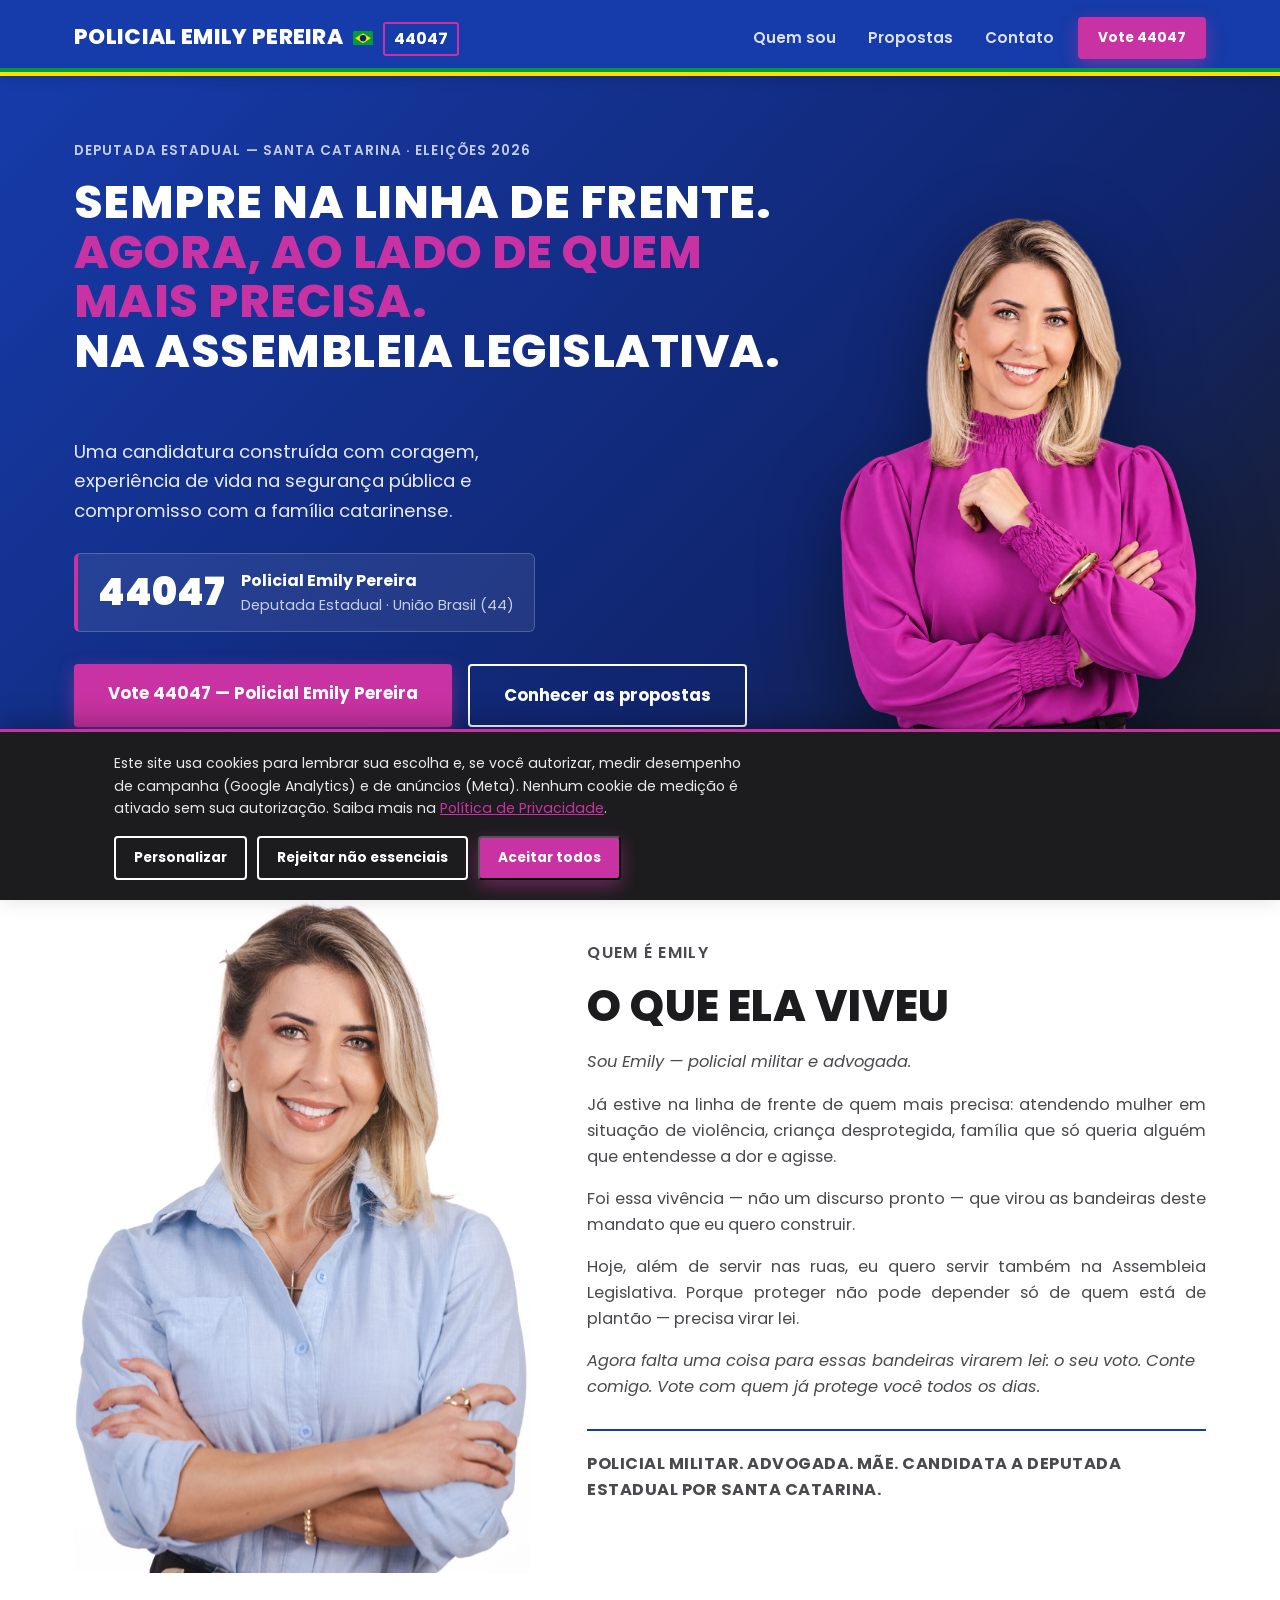
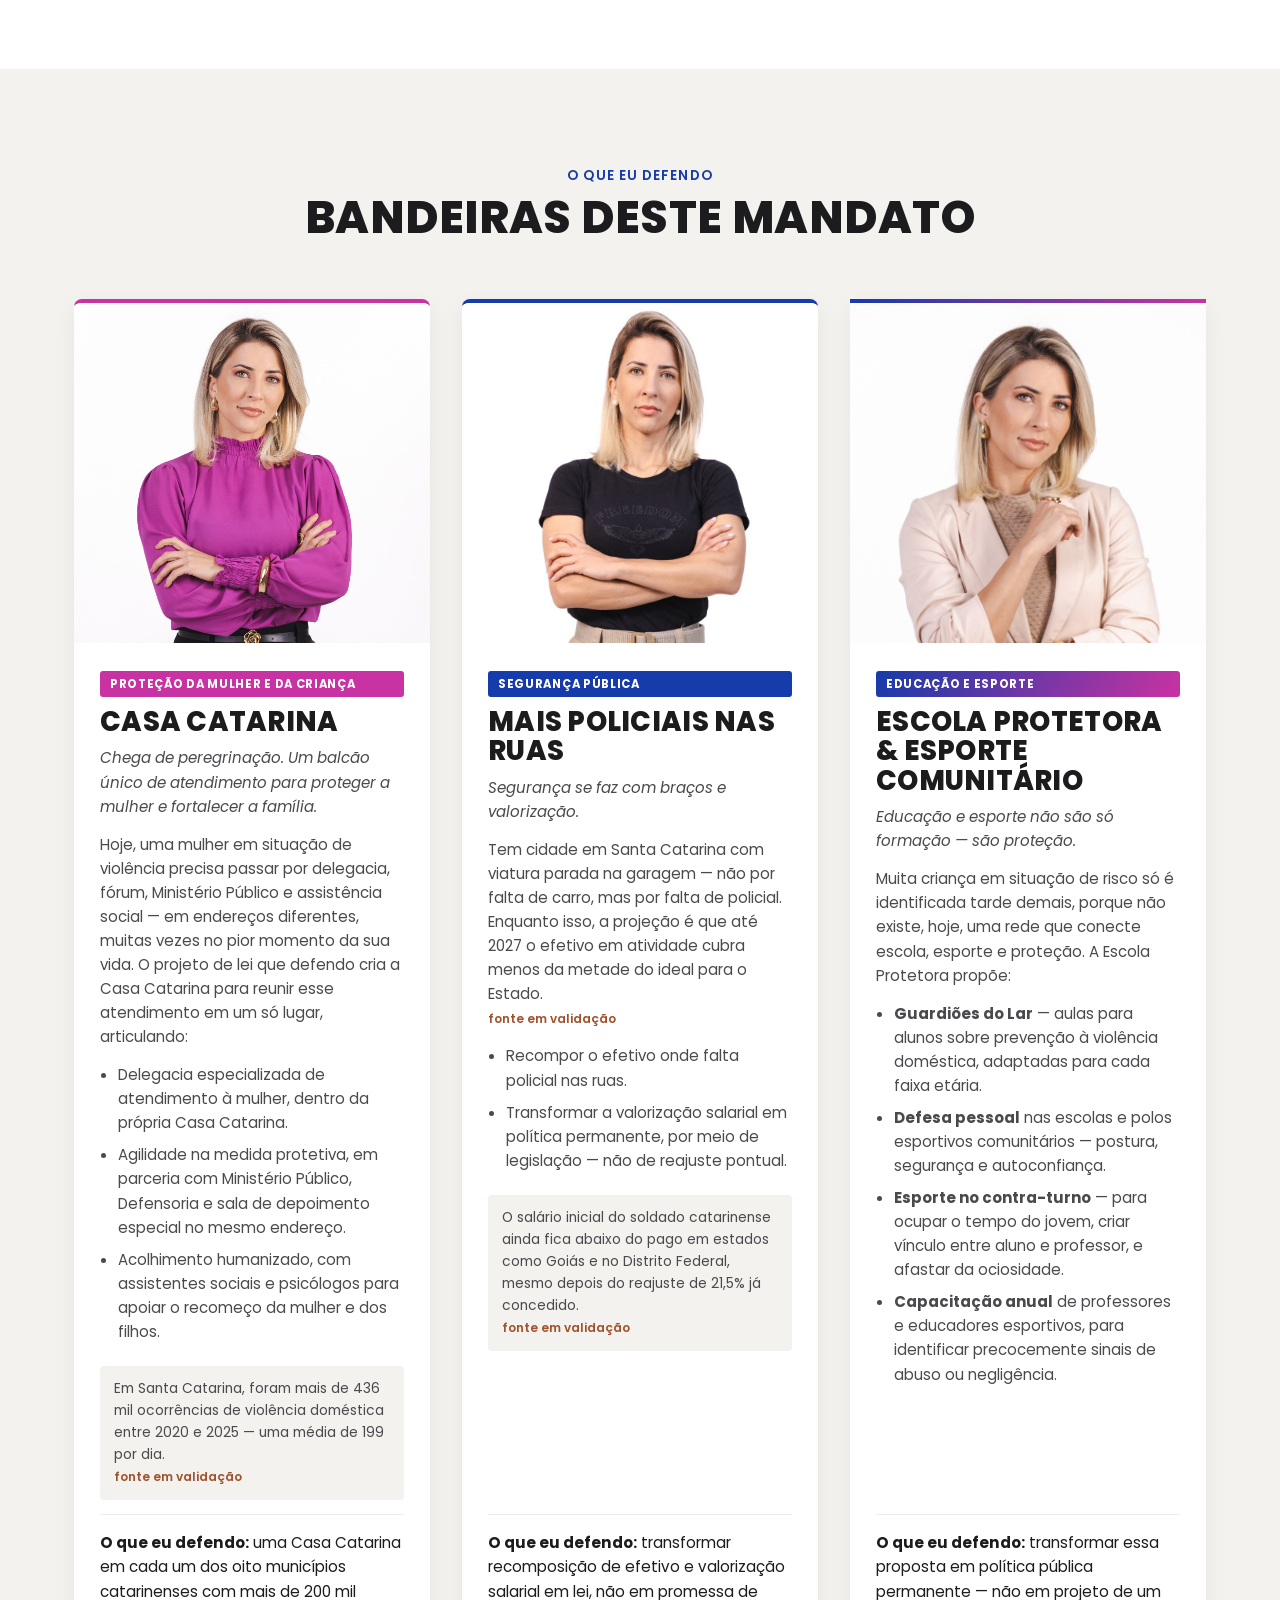
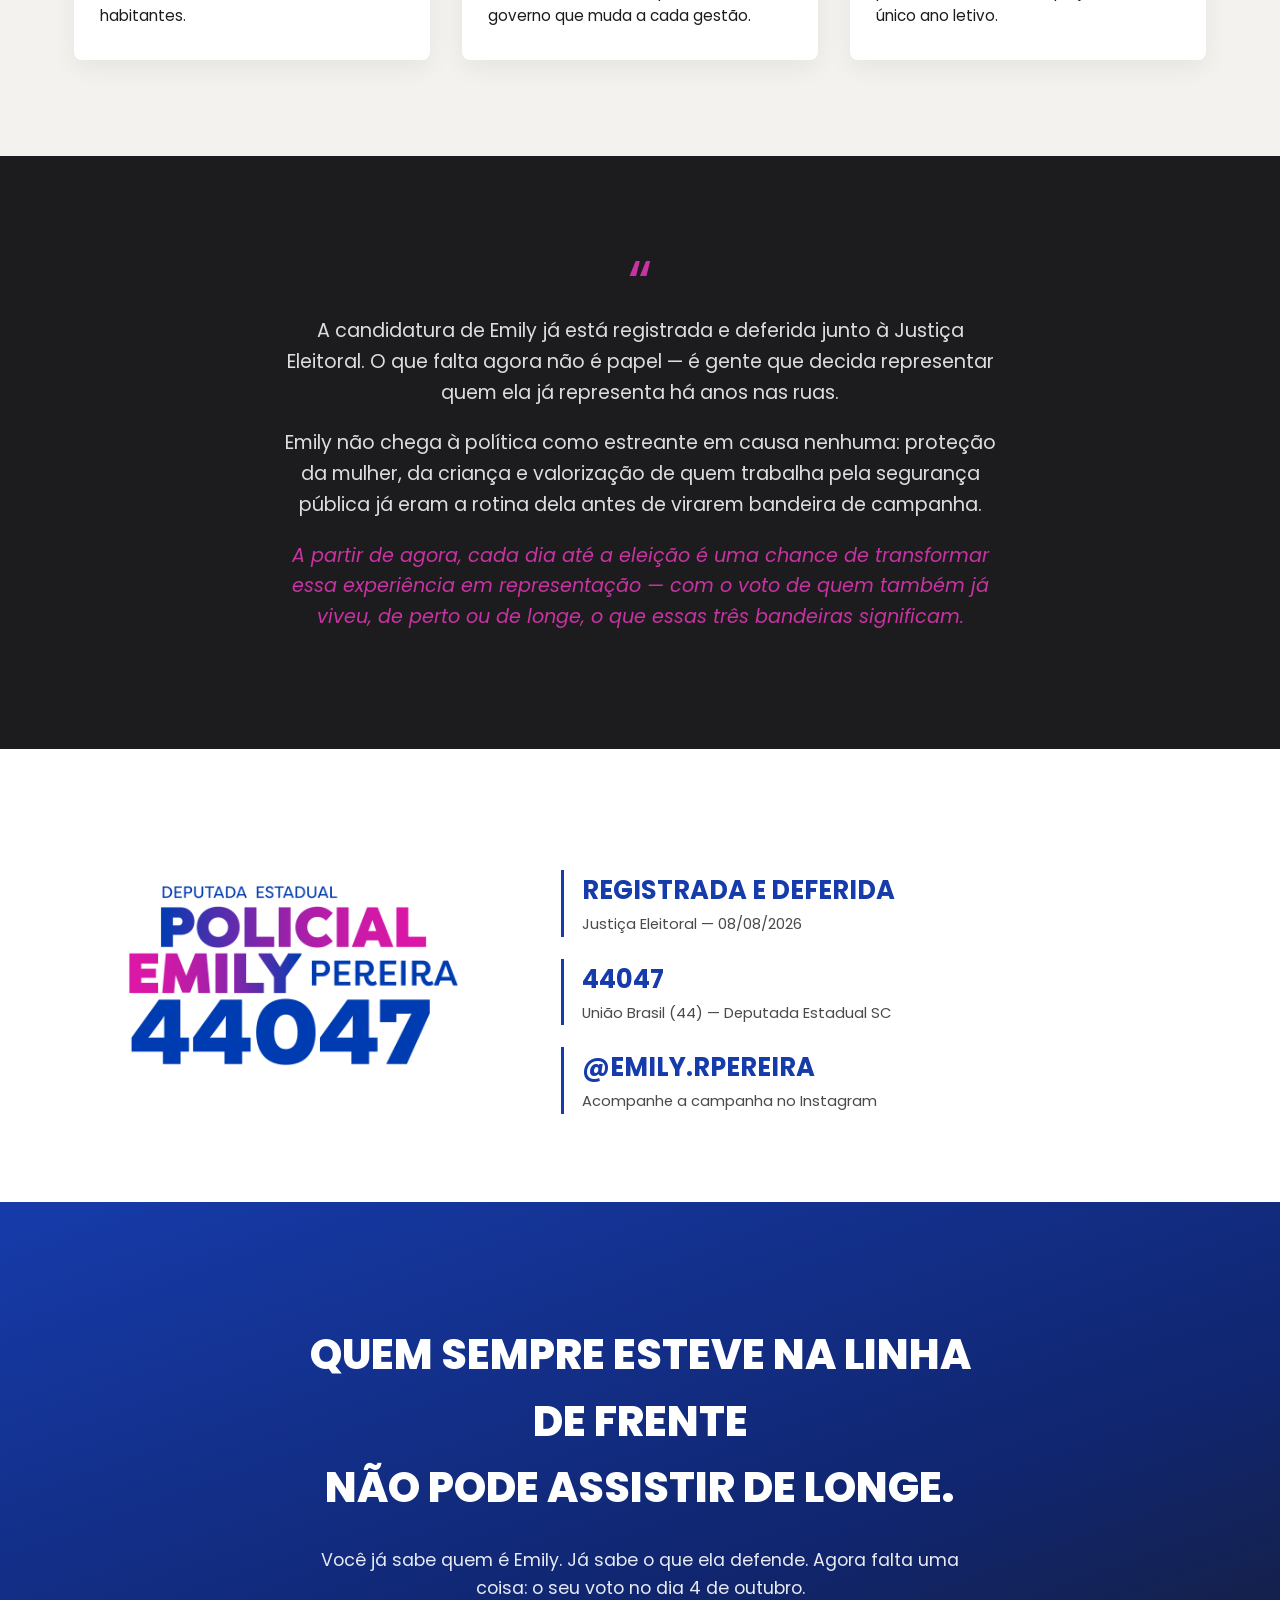
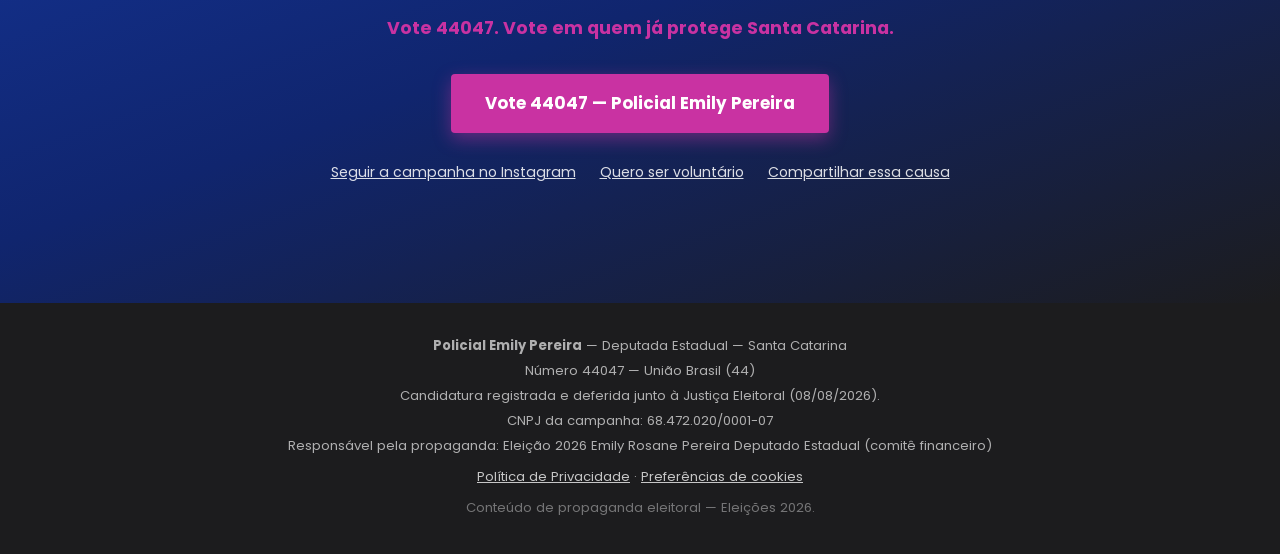
==== index.html @ 86ea193d "Ajusta nome eleitoral, hero e imagens da campanha Padroniza identidade eleitoral para "Policial Emil" ====
<!DOCTYPE html>
<html lang="pt-BR">
<head>
<meta charset="UTF-8">
<meta name="viewport" content="width=device-width, initial-scale=1.0">
<title>Policial Emily Pereira 44047 — Deputada Estadual por Santa Catarina</title>
<meta name="description" content="Policial Emily Pereira, advogada, candidata a Deputada Estadual por Santa Catarina. Número 44047 — União Brasil.">
<link rel="preconnect" href="https://fonts.googleapis.com">
<link rel="preconnect" href="https://fonts.gstatic.com" crossorigin>
<!-- Poppins substitui Filson Pro (fonte oficial da identidade visual) até a licença/arquivos estarem disponíveis no projeto — ver identidade_visual_emily_pereira.md -->
<link href="https://fonts.googleapis.com/css2?family=Poppins:ital,wght@0,400;0,500;0,600;0,700;0,800;0,900;1,400;1,600&display=swap" rel="stylesheet">
<link rel="stylesheet" href="style.css">

<!--
  PENDÊNCIAS ANTES DE PUBLICAR (ver revisao_juridica_copy_emily.md e copy_lp_emily.md):
  1. RESOLVIDO em 14/08/2026 — situação funcional de Emily confirmada pela assessoria jurídica:
     agregada à PMSC desde 09/08/2026 (Despacho da Diretoria de Pessoal da PMSC + Ato nº
     858/2026), afastada do serviço ativo para concorrer, mas mantendo a condição de Cabo PM.
     "Sou Emily — policial militar e advogada" no presente está correto, não precisa mudar.
     CAUTELA SEPARADA QUE PERMANECE: uso de imagens com uniforme/farda, armamento, viatura ou
     instalação institucional/tática ainda depende de análise própria das regras de propaganda
     eleitoral — não é a mesma questão do status funcional. Ver bandeira "Mais Policiais nas
     Ruas" (assets/bandeira-mais-policiais.jpg, roupa civil estilo tático, marca Invictus, sem
     brasão/arma/viatura reais) — confirmar se precisa de nova rodada do gate jurídico.
  2. TRAVA TÉCNICA DE PUBLICAÇÃO — removida a pedido do usuário em 14/08/2026, com base em
     orientação jurídica própria da campanha autorizando a publicação. Contexto original: a
     página tem pedido de voto direto, formalmente só permitido a partir de 16/08/2026 (art.
     36, Lei 9.504/97) — mantido aqui apenas como registro histórico da análise anterior.
  3. VALIDAÇÃO DO ADVOGADO — confirmar comunicação do endereço eletrônico desta LP à
     Justiça Eleitoral (art. 57-B, §1º, Lei 9.504/97) antes de 16/08/2026.
  4. Validar fonte das estatísticas (violência doméstica, efetivo policial, salário do
     soldado) antes de publicar — hoje marcadas com nota "fonte em validação" no próprio texto.
  5. Confirmar número atualizado de seguidores no Instagram (não usado no texto atual).
  6. Rodapé: CNPJ (68.472.020/0001-07) e responsável pela propaganda (comitê financeiro
     "Eleição 2026 Emily Rosane Pereira Deputado Estadual") confirmados e já exibidos.
  7. TRACKING (Meta Pixel / GA4) — arquitetura pronta em consent.js: os scripts só carregam
     depois que o visitante decide no banner de cookies (aceitar/rejeitar/personalizar).
     Para ativar de verdade, só preencher gaId/metaPixelId no topo de consent.js com os IDs
     reais. Falta apenas a validação do advogado sobre o texto final de privacidade.html
     (política de privacidade) antes de publicar.
-->
</head>
<body>

<header class="site-header" id="topo">
  <div class="container header-inner">
    <a href="#topo" class="logo">
      <span class="logo-text">Policial Emily <em>Pereira</em></span>
      <svg class="logo-flag" viewBox="0 0 28 20" role="img" aria-label="Bandeira do Brasil">
        <rect width="28" height="20" rx="2" fill="#009B3A"/>
        <polygon points="14,3 25,10 14,17 3,10" fill="#FFDF00"/>
        <circle cx="14" cy="10" r="4.4" fill="#002776"/>
      </svg>
      <span class="logo-number">44047</span>
    </a>
    <nav class="main-nav" id="mainNav">
      <a href="#quem-e-emily">Quem sou</a>
      <a href="#bandeiras">Propostas</a>
      <a href="#contato">Contato</a>
    </nav>
    <a href="#contato" class="btn btn-primary btn-nav" data-track="vote_cta_nav">Vote 44047</a>
    <button class="nav-toggle" id="navToggle" aria-label="Abrir menu"><span></span><span></span><span></span></button>
  </div>
</header>

<main>

  <!-- HERO -->
  <section class="hero" id="inicio">
    <div class="container hero-inner">
      <div class="hero-text-top reveal">
        <p class="eyebrow">Deputada Estadual — Santa Catarina · Eleições 2026</p>
        <h1>Sempre na linha de frente. <span class="text-amarelo">Agora, ao lado<br class="only-mobile-break"> de quem mais precisa.</span><br><span class="nowrap">Na Assembleia Legislativa.</span></h1>
      </div>

      <div class="hero-photo reveal">
        <img src="assets/hero-emily.png" alt="Emily Pereira, candidata a Deputada Estadual por Santa Catarina">
      </div>

      <div class="hero-text-bottom reveal">
        <p class="hero-lead">Uma candidatura construída com coragem, experiência de vida na segurança pública e compromisso com a família catarinense.</p>

        <div class="id-block">
          <div class="id-number">44047</div>
          <div class="id-info">
            <strong>Policial Emily Pereira</strong>
            <span>Deputada Estadual · União Brasil (44)</span>
          </div>
        </div>

        <div class="hero-actions">
          <a href="#contato" class="btn btn-primary btn-lg" data-track="vote_cta_hero">Vote 44047 — Policial Emily Pereira</a>
          <a href="#bandeiras" class="btn btn-ghost btn-lg" data-track="ver_propostas_hero">Conhecer as propostas</a>
        </div>
      </div>
    </div>
  </section>

  <!-- QUEM É EMILY -->
  <section class="quem-e-emily" id="quem-e-emily">
    <div class="container quem-inner">
      <div class="quem-photo reveal">
        <img src="assets/quem-e-emily.jpg" alt="Emily Pereira, policial militar e advogada">
      </div>
      <div class="quem-text reveal">
        <p class="eyebrow eyebrow-dark">Quem é Emily</p>
        <h2>O que ela viveu</h2>
        <p class="lead-serif">Sou Emily — policial militar e advogada.</p>
        <p>Já estive na linha de frente de quem mais precisa: atendendo mulher em situação de violência, criança desprotegida, família que só queria alguém que entendesse a dor e agisse.</p>
        <p>Foi essa vivência — não um discurso pronto — que virou as bandeiras deste mandato que eu quero construir.</p>
        <p>Hoje, além de servir nas ruas, eu quero servir também na Assembleia Legislativa. Porque proteger não pode depender só de quem está de plantão — precisa virar lei.</p>
        <p class="lead-serif">Agora falta uma coisa para essas bandeiras virarem lei: o seu voto. Conte comigo. Vote com quem já protege você todos os dias.</p>
        <p class="tagline">Policial militar. Advogada. Mãe. Candidata a Deputada Estadual por Santa Catarina.</p>
      </div>
    </div>
  </section>

  <!-- BANDEIRAS -->
  <section class="bandeiras" id="bandeiras">
    <div class="container">
      <p class="eyebrow eyebrow-center">O que eu defendo</p>
      <h2 class="section-title-center">Bandeiras deste mandato</h2>

      <div class="cards-bandeiras">

        <!-- Casa Catarina -->
        <article class="card-bandeira card-bordo">
          <div class="card-bandeira-photo">
            <img src="assets/bandeira-casa-catarina.jpg" alt="Proteção da mulher e da criança — Casa Catarina">
          </div>
          <div class="card-bandeira-content">
            <span class="card-tag">Proteção da mulher e da criança</span>
            <h3>Casa Catarina</h3>
            <p class="card-gancho">Chega de peregrinação. Um balcão único de atendimento para proteger a mulher e fortalecer a família.</p>
            <p>Hoje, uma mulher em situação de violência precisa passar por delegacia, fórum, Ministério Público e assistência social — em endereços diferentes, muitas vezes no pior momento da sua vida. O projeto de lei que defendo cria a Casa Catarina para reunir esse atendimento em um só lugar, articulando:</p>
            <ul>
              <li>Delegacia especializada de atendimento à mulher, dentro da própria Casa Catarina.</li>
              <li>Agilidade na medida protetiva, em parceria com Ministério Público, Defensoria e sala de depoimento especial no mesmo endereço.</li>
              <li>Acolhimento humanizado, com assistentes sociais e psicólogos para apoiar o recomeço da mulher e dos filhos.</li>
            </ul>
            <p class="card-stat">Em Santa Catarina, foram mais de 436 mil ocorrências de violência doméstica entre 2020 e 2025 — uma média de 199 por dia.<br><em class="fonte-pendente">fonte em validação</em></p>
            <p class="card-defendo"><strong>O que eu defendo:</strong> uma Casa Catarina em cada um dos oito municípios catarinenses com mais de 200 mil habitantes.</p>
          </div>
        </article>

        <!-- Mais Policiais nas Ruas -->
        <article class="card-bandeira card-grafite">
          <div class="card-bandeira-photo">
            <img src="assets/bandeira-mais-policiais.jpg" alt="Valorização da segurança pública — Mais Policiais nas Ruas">
          </div>
          <div class="card-bandeira-content">
            <span class="card-tag">Segurança pública</span>
            <h3>Mais Policiais nas Ruas</h3>
            <p class="card-gancho">Segurança se faz com braços e valorização.</p>
            <p>Tem cidade em Santa Catarina com viatura parada na garagem — não por falta de carro, mas por falta de policial. Enquanto isso, a projeção é que até 2027 o efetivo em atividade cubra menos da metade do ideal para o Estado.<br><em class="fonte-pendente">fonte em validação</em></p>
            <ul>
              <li>Recompor o efetivo onde falta policial nas ruas.</li>
              <li>Transformar a valorização salarial em política permanente, por meio de legislação — não de reajuste pontual.</li>
            </ul>
            <p class="card-stat">O salário inicial do soldado catarinense ainda fica abaixo do pago em estados como Goiás e no Distrito Federal, mesmo depois do reajuste de 21,5% já concedido.<br><em class="fonte-pendente">fonte em validação</em></p>
            <p class="card-defendo"><strong>O que eu defendo:</strong> transformar recomposição de efetivo e valorização salarial em lei, não em promessa de governo que muda a cada gestão.</p>
          </div>
        </article>

        <!-- Escola Protetora & Esporte -->
        <article class="card-bandeira card-amarelo">
          <div class="card-bandeira-photo">
            <img src="assets/bandeira-escola-protetora.jpg" alt="Educação e esporte como proteção — Escola Protetora e Esporte Comunitário">
          </div>
          <div class="card-bandeira-content">
            <span class="card-tag">Educação e esporte</span>
            <h3>Escola Protetora &amp; Esporte Comunitário</h3>
            <p class="card-gancho">Educação e esporte não são só formação — são proteção.</p>
            <p>Muita criança em situação de risco só é identificada tarde demais, porque não existe, hoje, uma rede que conecte escola, esporte e proteção. A Escola Protetora propõe:</p>
            <ul>
              <li><strong>Guardiões do Lar</strong> — aulas para alunos sobre prevenção à violência doméstica, adaptadas para cada faixa etária.</li>
              <li><strong>Defesa pessoal</strong> nas escolas e polos esportivos comunitários — postura, segurança e autoconfiança.</li>
              <li><strong>Esporte no contra-turno</strong> — para ocupar o tempo do jovem, criar vínculo entre aluno e professor, e afastar da ociosidade.</li>
              <li><strong>Capacitação anual</strong> de professores e educadores esportivos, para identificar precocemente sinais de abuso ou negligência.</li>
            </ul>
            <p class="card-defendo"><strong>O que eu defendo:</strong> transformar essa proposta em política pública permanente — não em projeto de um único ano letivo.</p>
          </div>
        </article>

      </div>
    </div>
  </section>

  <!-- POR QUE AGORA -->
  <section class="por-que-agora">
    <div class="container por-que-inner reveal">
      <p class="quote-mark">&ldquo;</p>
      <p class="por-que-texto">A candidatura de Emily já está registrada e deferida junto à Justiça Eleitoral. O que falta agora não é papel — é gente que decida representar quem ela já representa há anos nas ruas.</p>
      <p class="por-que-texto">Emily não chega à política como estreante em causa nenhuma: proteção da mulher, da criança e valorização de quem trabalha pela segurança pública já eram a rotina dela antes de virarem bandeira de campanha.</p>
      <p class="por-que-texto por-que-destaque">A partir de agora, cada dia até a eleição é uma chance de transformar essa experiência em representação — com o voto de quem também já viveu, de perto ou de longe, o que essas três bandeiras significam.</p>
    </div>
  </section>

  <!-- PROVA SOCIAL -->
  <section class="prova-social">
    <div class="container prova-inner">
      <div class="prova-photo reveal">
        <img src="assets/prova-social.png" alt="Identidade visual da campanha — Policial Emily Pereira 44047">
      </div>
      <div class="prova-dados reveal">
        <p class="eyebrow">Candidatura oficial</p>
        <div class="placar">
          <div class="placar-item">
            <strong>Registrada e deferida</strong>
            <span>Justiça Eleitoral — 08/08/2026</span>
          </div>
          <div class="placar-item">
            <strong>44047</strong>
            <span>União Brasil (44) — Deputada Estadual SC</span>
          </div>
          <div class="placar-item">
            <strong>@emily.rpereira</strong>
            <span>Acompanhe a campanha no Instagram</span>
          </div>
        </div>
      </div>
    </div>
  </section>

  <!-- CTA FINAL -->
  <section class="cta-final" id="contato">
    <div class="container cta-inner reveal">
      <p class="cta-headline">Quem sempre esteve na linha de frente<br>não pode assistir de longe.</p>
      <p class="cta-texto">Você já sabe quem é Emily. Já sabe o que ela defende. Agora falta uma coisa: o seu voto no dia 4 de outubro.</p>
      <p class="cta-texto cta-voto">Vote 44047. Vote em quem já protege Santa Catarina.</p>
      <a href="#" class="btn btn-primary btn-lg" data-track="vote_cta_final">Vote 44047 — Policial Emily Pereira</a>
      <div class="micro-ctas">
        <a href="https://instagram.com/emily.rpereira" target="_blank" rel="noopener" data-track="instagram_follow">Seguir a campanha no Instagram</a>
        <a href="#" data-track="volunteer_click">Quero ser voluntário</a>
        <a href="#" data-track="share_click">Compartilhar essa causa</a>
      </div>
    </div>
  </section>

</main>

<footer class="site-footer">
  <div class="container footer-inner">
    <p><strong>Policial Emily Pereira</strong> — Deputada Estadual — Santa Catarina</p>
    <p>Número 44047 — União Brasil (44)</p>
    <p>Candidatura registrada e deferida junto à Justiça Eleitoral (08/08/2026).</p>
    <p>CNPJ da campanha: 68.472.020/0001-07</p>
    <p>Responsável pela propaganda: Eleição 2026 Emily Rosane Pereira Deputado Estadual (comitê financeiro)</p>
    <p class="footer-links"><a href="privacidade.html">Política de Privacidade</a> · <button type="button" id="abrirPrefsCookies" class="link-like">Preferências de cookies</button></p>
    <p class="footer-copy">Conteúdo de propaganda eleitoral — Eleições 2026.</p>
  </div>
</footer>

<!-- BANNER DE COOKIES -->
<div id="cookieBanner" class="cookie-banner" hidden>
  <div class="cookie-banner-inner">
    <p>Este site usa cookies para lembrar sua escolha e, se você autorizar, medir desempenho de campanha (Google Analytics) e de anúncios (Meta). Nenhum cookie de medição é ativado sem sua autorização. Saiba mais na <a href="privacidade.html">Política de Privacidade</a>.</p>
    <div class="cookie-banner-actions">
      <button type="button" id="cookiePersonalizar" class="btn btn-ghost">Personalizar</button>
      <button type="button" id="cookieRejeitar" class="btn btn-ghost">Rejeitar não essenciais</button>
      <button type="button" id="cookieAceitar" class="btn btn-primary">Aceitar todos</button>
    </div>
  </div>
</div>

<!-- MODAL DE PREFERÊNCIAS DE COOKIES -->
<div id="cookiePrefs" class="cookie-modal" hidden>
  <div class="cookie-modal-box">
    <h3>Preferências de cookies</h3>
    <div class="cookie-modal-item">
      <label><input type="checkbox" checked disabled> Necessários</label>
      <p>Sempre ativos. Guardam apenas a sua escolha de cookies neste dispositivo.</p>
    </div>
    <div class="cookie-modal-item">
      <label><input type="checkbox" id="cookieChkAnalytics"> Analytics (Google Analytics)</label>
      <p>Ajuda a entender como as pessoas navegam pela página, de forma agregada.</p>
    </div>
    <div class="cookie-modal-item">
      <label><input type="checkbox" id="cookieChkMarketing"> Marketing (Meta Pixel)</label>
      <p>Usado para medir e otimizar anúncios da campanha no Facebook/Instagram.</p>
    </div>
    <div class="cookie-modal-actions">
      <button type="button" id="cookieSalvarPrefs" class="btn btn-primary">Salvar preferências</button>
    </div>
  </div>
</div>

<script>
document.getElementById('navToggle').addEventListener('click', function(){
  document.getElementById('mainNav').classList.toggle('open');
  this.classList.toggle('open');
});

const revealEls = document.querySelectorAll('.reveal');
const revealObserver = new IntersectionObserver((entries) => {
  entries.forEach(entry => {
    if (entry.isIntersecting) {
      entry.target.classList.add('is-visible');
      revealObserver.unobserve(entry.target);
    }
  });
}, { threshold: 0.15 });
revealEls.forEach(el => revealObserver.observe(el));

// Tracking de cliques nos CTAs — pronto para receber Meta Pixel e GA4.
// Só dispara de verdade depois que o visitante autorizar no banner de cookies
// (ver consent.js) — até lá, gtag/fbq não existem e isto não faz nada.
document.querySelectorAll('[data-track]').forEach(function(el){
  el.addEventListener('click', function(){
    const eventName = el.getAttribute('data-track');
    if (typeof gtag === 'function') {
      gtag('event', eventName, { event_category: 'cta' });
    }
    if (typeof fbq === 'function') {
      fbq('trackCustom', eventName);
    }
  });
});

// Reabrir preferências de cookies a partir do rodapé, a qualquer momento.
const abrirPrefsBtn = document.getElementById('abrirPrefsCookies');
if (abrirPrefsBtn) {
  abrirPrefsBtn.addEventListener('click', function () {
    const modal = document.getElementById('cookiePrefs');
    const existing = getConsent();
    if (existing) {
      const chkA = document.getElementById('cookieChkAnalytics');
      const chkM = document.getElementById('cookieChkMarketing');
      if (chkA) chkA.checked = !!existing.analytics;
      if (chkM) chkM.checked = !!existing.marketing;
    }
    if (modal) modal.hidden = false;
  });
}
</script>
<script src="consent.js"></script>

</body>
</html>
---- style.css ----
/* ==========================================================================
   Emily Pereira 44047 — LP de campanha
   Identidade visual oficial (identidade_visual_emily_pereira.md / Emily@ID.pdf):
   Azul #163BAA (institucional, autoridade, CTAs, número eleitoral)
   Rosa/Magenta #C932A2 (destaques, feminilidade, proximidade)
   Tipografia oficial: Filson Pro (licença não disponível no projeto —
   substituída por Poppins, alternativa sem serifa visualmente próxima,
   conforme o próprio manual permite. Trocar por Filson Pro assim que os
   arquivos da fonte estiverem disponíveis: basta atualizar o link do Google
   Fonts e os valores de --font-display/--font-serif/--font-ui abaixo.)
   ========================================================================== */

:root {
  --emily-blue: #163BAA;
  --emily-blue-dark: #10256E;
  --emily-pink: #C932A2;
  --branco: #FFFFFF;
  --grafite: #1C1C1E;
  --grafite-suave: #2B2B2E;
  --cinza-texto: #4A4A4E;
  --cinza-claro: #F4F2EE;

  --font-display: 'Poppins', sans-serif;
  --font-serif: 'Poppins', sans-serif;
  --font-ui: 'Poppins', sans-serif;
}

* { box-sizing: border-box; margin: 0; padding: 0; }

html { scroll-behavior: smooth; }

body {
  font-family: var(--font-ui);
  color: var(--grafite);
  background: var(--branco);
  line-height: 1.6;
  -webkit-font-smoothing: antialiased;
}

img { max-width: 100%; display: block; }

.container {
  max-width: 1180px;
  margin: 0 auto;
  padding: 0 24px;
}

h1, h2, h3 {
  font-family: var(--font-display);
  font-weight: 800;
  text-transform: uppercase;
  letter-spacing: 0.01em;
  line-height: 1.08;
}

.eyebrow {
  font-family: var(--font-ui);
  font-weight: 600;
  font-size: 0.85rem;
  letter-spacing: 0.08em;
  text-transform: uppercase;
  color: rgba(255,255,255,0.75);
}

.eyebrow-dark { color: var(--emily-pink); }
.eyebrow-center { text-align: center; color: var(--emily-blue); }

.text-amarelo {
  color: var(--emily-pink);
}

@media (min-width: 961px) {
  .nowrap { white-space: nowrap; }
}

.only-mobile-break { display: none; }
@media (max-width: 960px) {
  .only-mobile-break { display: inline; }
}

/* Reveal on scroll */
.reveal { opacity: 0; transform: translateY(24px); transition: opacity 0.7s ease, transform 0.7s ease; }
.reveal.is-visible { opacity: 1; transform: translateY(0); }

/* ---------- Botões ---------- */
.btn {
  display: inline-block;
  font-family: var(--font-ui);
  font-weight: 700;
  font-size: 0.95rem;
  padding: 14px 28px;
  border-radius: 4px;
  text-decoration: none;
  transition: transform 0.2s ease, box-shadow 0.2s ease;
  white-space: nowrap;
}
.btn:hover { transform: translateY(-2px); }

.btn-primary {
  background: var(--emily-pink);
  color: var(--branco);
  box-shadow: 0 6px 18px rgba(201, 50, 162, 0.45);
}
.btn-primary:hover { box-shadow: 0 10px 24px rgba(201, 50, 162, 0.55); }

.btn-ghost {
  background: transparent;
  color: var(--branco);
  border: 2px solid var(--branco);
}
.btn-ghost:hover { background: rgba(255,255,255,0.1); }

.btn-lg { padding: 16px 34px; font-size: 1.05rem; }

.btn-nav {
  padding: 10px 20px;
  font-size: 0.85rem;
}

/* ---------- Header ---------- */
.site-header {
  position: sticky;
  top: 0;
  z-index: 100;
  background: var(--emily-blue);
  box-shadow: 0 2px 12px rgba(0,0,0,0.15);
}

.site-header::after {
  content: "";
  position: absolute;
  left: 0;
  right: 0;
  bottom: 0;
  height: 8px;
  background: linear-gradient(to bottom, #009B3A 50%, #FFDF00 50%);
}

.header-inner {
  display: flex;
  align-items: center;
  justify-content: space-between;
  gap: 24px;
  height: 76px;
}

.logo {
  display: flex;
  align-items: baseline;
  gap: 10px;
  text-decoration: none;
  color: var(--branco);
}

.logo-text {
  font-family: var(--font-display);
  font-size: 1.35rem;
  font-weight: 800;
  text-transform: uppercase;
  letter-spacing: 0.015em;
  color: var(--branco);
}
.logo-text em { color: var(--branco); font-style: normal; }

.logo-flag {
  width: 20px;
  height: auto;
  flex: none;
  align-self: center;
}

.logo-number {
  font-family: var(--font-display);
  font-weight: 700;
  font-size: 1rem;
  color: var(--branco);
  background: transparent;
  border: 2px solid var(--emily-pink);
  padding: 2px 9px;
  border-radius: 3px;
}

.main-nav {
  display: flex;
  gap: 32px;
  margin-left: auto;
}

.main-nav a {
  color: var(--branco);
  text-decoration: none;
  font-weight: 600;
  font-size: 0.95rem;
  opacity: 0.85;
  transition: opacity 0.2s ease;
}
.main-nav a:hover { opacity: 1; }

.nav-toggle {
  display: none;
  flex-direction: column;
  gap: 5px;
  background: none;
  border: none;
  cursor: pointer;
  padding: 8px;
}
.nav-toggle span { width: 24px; height: 2px; background: var(--branco); }

/* ---------- Hero ---------- */
.hero {
  background: linear-gradient(135deg, var(--emily-blue) 0%, var(--emily-blue-dark) 65%, var(--grafite) 100%);
  color: var(--branco);
  overflow: hidden;
}

.hero-inner {
  display: grid;
  grid-template-columns: 1fr 1.05fr;
  grid-template-areas:
    "top photo"
    "bottom photo";
  align-items: end;
  gap: 40px;
  padding-top: 64px;
}

.hero-text-top { grid-area: top; }
.hero-text-bottom { grid-area: bottom; padding-bottom: 64px; }

.hero h1 {
  font-size: clamp(2rem, 3.6vw, 2.9rem);
  margin: 16px 0 20px;
}

.hero-lead {
  font-family: var(--font-serif);
  font-size: 1.15rem;
  max-width: 46ch;
  color: rgba(255,255,255,0.9);
  margin-bottom: 28px;
}

.id-block {
  display: flex;
  align-items: center;
  gap: 16px;
  background: rgba(255,255,255,0.08);
  border: 1px solid rgba(255,255,255,0.2);
  border-left: 4px solid var(--emily-pink);
  border-radius: 6px;
  padding: 14px 20px;
  margin-bottom: 32px;
  width: fit-content;
}

.id-number {
  font-family: var(--font-display);
  font-size: 2.4rem;
  font-weight: 900;
  color: var(--branco);
  line-height: 1;
}

.id-info { display: flex; flex-direction: column; font-size: 0.9rem; }
.id-info strong { font-size: 1rem; }
.id-info span { opacity: 0.75; }

.hero-actions { display: flex; gap: 16px; flex-wrap: wrap; }

.hero-photo {
  grid-area: photo;
  position: relative;
  align-self: end;
  max-width: 580px;
  margin: 0 auto;
}
.hero-photo img {
  width: 100%;
  height: auto;
  filter: drop-shadow(0 24px 40px rgba(0,0,0,0.4));
}

/* ---------- Quem é Emily ---------- */
.quem-e-emily { padding: 96px 0; background: var(--branco); }

.quem-inner {
  display: grid;
  grid-template-columns: 0.85fr 1.15fr;
  gap: 56px;
  align-items: center;
}

.quem-photo img { border-radius: 6px; }

.quem-text h2 {
  color: var(--grafite);
  font-size: clamp(2rem, 3.4vw, 2.8rem);
  margin: 8px 0 20px;
}

.quem-text p { color: var(--cinza-texto); margin-bottom: 16px; font-size: 1.02rem; }

.quem-text p:not(.lead-serif):not(.tagline):not(.eyebrow) {
  text-align: justify;
  text-align-last: left;
  hyphens: auto;
}

.lead-serif {
  font-family: var(--font-serif);
  font-style: italic;
  font-size: 1.25rem;
  color: var(--grafite);
}

.tagline {
  margin-top: 28px;
  padding-top: 20px;
  border-top: 2px solid var(--emily-blue);
  font-family: var(--font-display);
  font-weight: 700;
  text-transform: uppercase;
  letter-spacing: 0.03em;
  color: var(--emily-pink);
  font-size: 1rem;
}

/* ---------- Bandeiras ---------- */
.bandeiras { padding: 96px 0; background: var(--cinza-claro); }

.section-title-center {
  text-align: center;
  font-size: clamp(2rem, 3.6vw, 2.8rem);
  color: var(--grafite);
  margin: 8px 0 56px;
}

.cards-bandeiras {
  display: grid;
  grid-template-columns: repeat(3, 1fr);
  gap: 32px;
}

.card-bandeira {
  background: var(--branco);
  border-radius: 8px;
  overflow: hidden;
  box-shadow: 0 8px 24px rgba(0,0,0,0.06);
  display: flex;
  flex-direction: column;
}

.card-bandeira-photo { height: 340px; overflow: hidden; }
.card-bandeira-photo img { width: 100%; height: 100%; object-fit: cover; object-position: top center; }

.card-bandeira-content { padding: 28px 26px 32px; display: flex; flex-direction: column; flex: 1 1 auto; min-height: 0; }

.card-tag {
  display: inline-block;
  font-family: var(--font-ui);
  font-weight: 700;
  font-size: 0.72rem;
  text-transform: uppercase;
  letter-spacing: 0.06em;
  padding: 4px 10px;
  border-radius: 3px;
  margin-bottom: 10px;
  color: var(--branco);
}

.card-bandeira h3 {
  font-size: 1.7rem;
  color: var(--grafite);
  margin-bottom: 10px;
}

.card-gancho {
  font-family: var(--font-serif);
  font-style: italic;
  font-size: 1.05rem;
  margin-bottom: 16px;
}

.card-bandeira-content p { color: var(--cinza-texto); font-size: 0.94rem; margin-bottom: 14px; }
.card-bandeira-content ul { margin: 0 0 14px 18px; }
.card-bandeira-content li { color: var(--cinza-texto); font-size: 0.94rem; margin-bottom: 8px; }

.card-stat {
  background: var(--cinza-claro);
  padding: 12px 14px;
  border-radius: 4px;
  font-size: 0.86rem !important;
}

.fonte-pendente {
  font-size: 0.75rem;
  color: #a0522d;
  font-style: normal;
  font-weight: 600;
}

.card-defendo {
  color: var(--grafite) !important;
  font-size: 0.95rem !important;
  margin-bottom: 0 !important;
  margin-top: auto;
  padding-top: 16px;
  border-top: 1px solid rgba(0,0,0,0.08);
}

/* Casa Catarina — proteção da mulher e da criança: rosa (proximidade/feminilidade) */
.card-bordo .card-tag { background: var(--emily-pink); }
.card-bordo { border-top: 4px solid var(--emily-pink); }

/* Mais Policiais nas Ruas — segurança pública: azul (autoridade) */
.card-grafite .card-tag { background: var(--emily-blue); }
.card-grafite { border-top: 4px solid var(--emily-blue); }

/* Escola Protetora & Esporte — educação/transformação: gradiente azul→rosa */
.card-amarelo .card-tag { background: linear-gradient(120deg, var(--emily-blue), var(--emily-pink)); }
.card-amarelo { border-top: 4px solid transparent; border-image: linear-gradient(90deg, var(--emily-blue), var(--emily-pink)) 1; }

/* ---------- Por que agora ---------- */
.por-que-agora {
  background: var(--grafite);
  color: var(--branco);
  padding: 96px 0;
}

.por-que-inner { max-width: 760px; margin: 0 auto; text-align: center; }

.quote-mark {
  font-family: var(--font-serif);
  font-size: 4rem;
  color: var(--emily-pink);
  line-height: 1;
}

.por-que-texto {
  font-family: var(--font-serif);
  font-size: 1.2rem;
  color: rgba(255,255,255,0.85);
  margin-bottom: 20px;
}

.por-que-destaque {
  color: var(--emily-pink);
  font-style: italic;
}

/* ---------- Prova social ---------- */
.prova-social { padding: 88px 0; background: var(--branco); }

.prova-inner {
  display: grid;
  grid-template-columns: 0.68fr 1fr;
  gap: 48px;
  align-items: center;
}

.prova-photo img { border-radius: 6px; }

.placar {
  display: grid;
  gap: 22px;
  margin-top: 12px;
}

.placar-item { border-left: 3px solid var(--emily-blue); padding-left: 18px; }
.placar-item strong {
  display: block;
  font-family: var(--font-display);
  font-size: 1.6rem;
  color: var(--emily-blue);
  text-transform: uppercase;
}
.placar-item span { color: var(--cinza-texto); font-size: 0.92rem; }

/* ---------- CTA final ---------- */
.cta-final {
  position: relative;
  color: var(--branco);
  overflow: hidden;
  background: linear-gradient(160deg, var(--emily-blue) 0%, var(--emily-blue-dark) 55%, var(--grafite) 100%);
}

.cta-inner {
  position: relative;
  text-align: center;
  padding: 120px 24px;
  max-width: 720px;
  margin: 0 auto;
}

.cta-headline {
  font-family: var(--font-display);
  font-size: clamp(1.8rem, 3.6vw, 2.6rem);
  font-weight: 800;
  text-transform: uppercase;
  margin-bottom: 24px;
}

.cta-texto {
  font-family: var(--font-serif);
  font-size: 1.1rem;
  margin-bottom: 12px;
  color: rgba(255,255,255,0.9);
}

.cta-voto { font-weight: 700; color: var(--emily-pink); font-style: normal; margin-bottom: 32px; }

.micro-ctas {
  margin-top: 28px;
  display: flex;
  justify-content: center;
  gap: 24px;
  flex-wrap: wrap;
}

.micro-ctas a {
  color: var(--branco);
  font-size: 0.88rem;
  text-decoration: underline;
  opacity: 0.85;
}
.micro-ctas a:hover { opacity: 1; }

/* ---------- Footer ---------- */
.site-footer {
  background: var(--grafite);
  color: rgba(255,255,255,0.65);
  padding: 32px 0;
  font-size: 0.82rem;
  text-align: center;
}
.site-footer p { margin-bottom: 4px; }
.footer-pendente { color: var(--emily-pink); }
.footer-copy { margin-top: 10px; opacity: 0.6; }

/* ---------- Página de Política de Privacidade ---------- */
.politica { padding: 64px 0 96px; background: var(--branco); }
.politica-inner { max-width: 760px; margin: 0 auto; }

.politica h1 {
  font-size: clamp(2.2rem, 4vw, 3rem);
  color: var(--grafite);
  margin: 8px 0 6px;
}

.politica-atualizacao {
  font-size: 0.85rem;
  color: var(--cinza-texto);
  margin-bottom: 28px;
}

.politica h2 {
  font-family: var(--font-display);
  text-transform: uppercase;
  font-size: 1.3rem;
  color: var(--emily-blue);
  margin: 36px 0 12px;
  padding-bottom: 8px;
  border-bottom: 2px solid var(--cinza-claro);
}

.politica p { color: var(--cinza-texto); margin-bottom: 14px; font-size: 0.98rem; }
.politica ul { margin: 0 0 14px 20px; }
.politica li { color: var(--cinza-texto); margin-bottom: 8px; font-size: 0.98rem; }
.politica a { color: var(--emily-blue); }

.tabela-scroll {
  overflow-x: auto;
  -webkit-overflow-scrolling: touch;
  margin-bottom: 20px;
}

.tabela-cookies {
  width: 100%;
  min-width: 480px;
  border-collapse: collapse;
  font-size: 0.88rem;
}
.tabela-cookies th, .tabela-cookies td {
  text-align: left;
  padding: 10px 12px;
  border-bottom: 1px solid var(--cinza-claro);
  color: var(--cinza-texto);
}
.tabela-cookies th {
  font-family: var(--font-ui);
  font-weight: 700;
  color: var(--grafite);
  text-transform: uppercase;
  font-size: 0.75rem;
  letter-spacing: 0.03em;
}

.politica-rodape-nota {
  margin-top: 36px;
  padding-top: 20px;
  border-top: 1px solid var(--cinza-claro);
  font-size: 0.82rem;
  font-style: italic;
}

/* ---------- Rodapé — links extra ---------- */
.footer-links { margin: 10px 0; }
.footer-links a { color: rgba(255,255,255,0.75); }
.footer-links a:hover { color: var(--branco); }
.link-like {
  background: none;
  border: none;
  padding: 0;
  color: rgba(255,255,255,0.75);
  font-size: inherit;
  font-family: inherit;
  text-decoration: underline;
  cursor: pointer;
}
.link-like:hover { color: var(--branco); }

/* ---------- Banner de cookies ---------- */
.cookie-banner {
  position: fixed;
  left: 0;
  right: 0;
  bottom: 0;
  z-index: 200;
  background: var(--grafite);
  color: rgba(255,255,255,0.9);
  border-top: 3px solid var(--emily-pink);
  box-shadow: 0 -8px 24px rgba(0,0,0,0.25);
}

.cookie-banner-inner {
  max-width: 1100px;
  margin: 0 auto;
  padding: 20px 24px;
  display: flex;
  flex-wrap: wrap;
  align-items: center;
  justify-content: space-between;
  gap: 16px;
}

.cookie-banner-inner p { font-size: 0.88rem; max-width: 640px; margin: 0; }
.cookie-banner-inner a { color: var(--emily-pink); }

.cookie-banner-actions {
  display: flex;
  gap: 10px;
  flex-wrap: wrap;
}

.cookie-banner-actions .btn {
  padding: 10px 18px;
  font-size: 0.85rem;
}

/* ---------- Modal de preferências de cookies ---------- */
.cookie-modal {
  position: fixed;
  inset: 0;
  z-index: 210;
  background: rgba(0,0,0,0.55);
  display: flex;
  align-items: center;
  justify-content: center;
  padding: 24px;
}
.cookie-modal[hidden] { display: none; }

.cookie-modal-box {
  background: var(--branco);
  border-radius: 8px;
  max-width: 480px;
  width: 100%;
  padding: 32px;
  box-shadow: 0 24px 60px rgba(0,0,0,0.3);
}

.cookie-modal-box h3 {
  font-family: var(--font-display);
  text-transform: uppercase;
  font-size: 1.4rem;
  color: var(--grafite);
  margin-bottom: 20px;
}

.cookie-modal-item { margin-bottom: 18px; }
.cookie-modal-item label {
  display: flex;
  align-items: center;
  gap: 8px;
  font-weight: 600;
  font-size: 0.95rem;
  color: var(--grafite);
  margin-bottom: 4px;
}
.cookie-modal-item input[type="checkbox"] { width: 16px; height: 16px; }
.cookie-modal-item p { font-size: 0.82rem; color: var(--cinza-texto); margin-left: 24px; }

.cookie-modal-actions { margin-top: 24px; text-align: right; }

/* ---------- Responsivo ---------- */
@media (max-width: 960px) {
  .hero-inner {
    grid-template-columns: 1fr;
    grid-template-areas: "top" "photo" "bottom";
    padding-top: 40px;
  }
  .hero h1 { font-size: clamp(1.6rem, 7vw, 2.1rem); }
  .hero-photo { max-width: 360px; position: relative; }
  .hero-photo::after {
    content: "";
    position: absolute;
    left: 0;
    right: 0;
    bottom: 0;
    height: 8px;
    background: linear-gradient(to bottom, #009B3A 50%, #FFDF00 50%);
  }
  .hero-text-top { text-align: center; }
  .hero-text-bottom { padding-bottom: 40px; text-align: center; }
  .hero-lead { margin-left: auto; margin-right: auto; }
  .id-block { margin-left: auto; margin-right: auto; }
  .hero-actions { justify-content: center; }

  .quem-inner { grid-template-columns: 1fr; }
  .quem-photo { max-width: 420px; margin: 0 auto; }

  .cards-bandeiras { grid-template-columns: 1fr; }

  .prova-inner { grid-template-columns: 1fr; text-align: center; }
  .prova-photo { max-width: 320px; margin: 0 auto; }
  .placar-item { border-left: none; border-top: 3px solid var(--emily-blue); padding-left: 0; padding-top: 10px; }
}

@media (max-width: 960px) {
  .header-inner { height: auto; min-height: 76px; padding: 12px 0; position: relative; justify-content: center; }

  .logo { gap: 6px; flex-wrap: wrap; justify-content: center; }
  .logo-text { font-size: 1.05rem; }
  .logo-flag { width: 17px; }
  .logo-number { font-size: 0.8rem; padding: 2px 7px; }

  .nav-toggle { position: absolute; right: 24px; top: 50%; transform: translateY(-50%); }

  .main-nav {
    display: none;
    position: absolute;
    top: 100%;
    left: 0;
    right: 0;
    background: var(--emily-blue);
    flex-direction: column;
    padding: 20px 24px;
    gap: 18px;
  }
  .main-nav.open { display: flex; }
  .nav-toggle { display: flex; }
  .btn-nav { display: none; }
}

@media (max-width: 400px) {
  .logo-text { font-size: 0.88rem; }
  .logo-flag { width: 15px; }
}
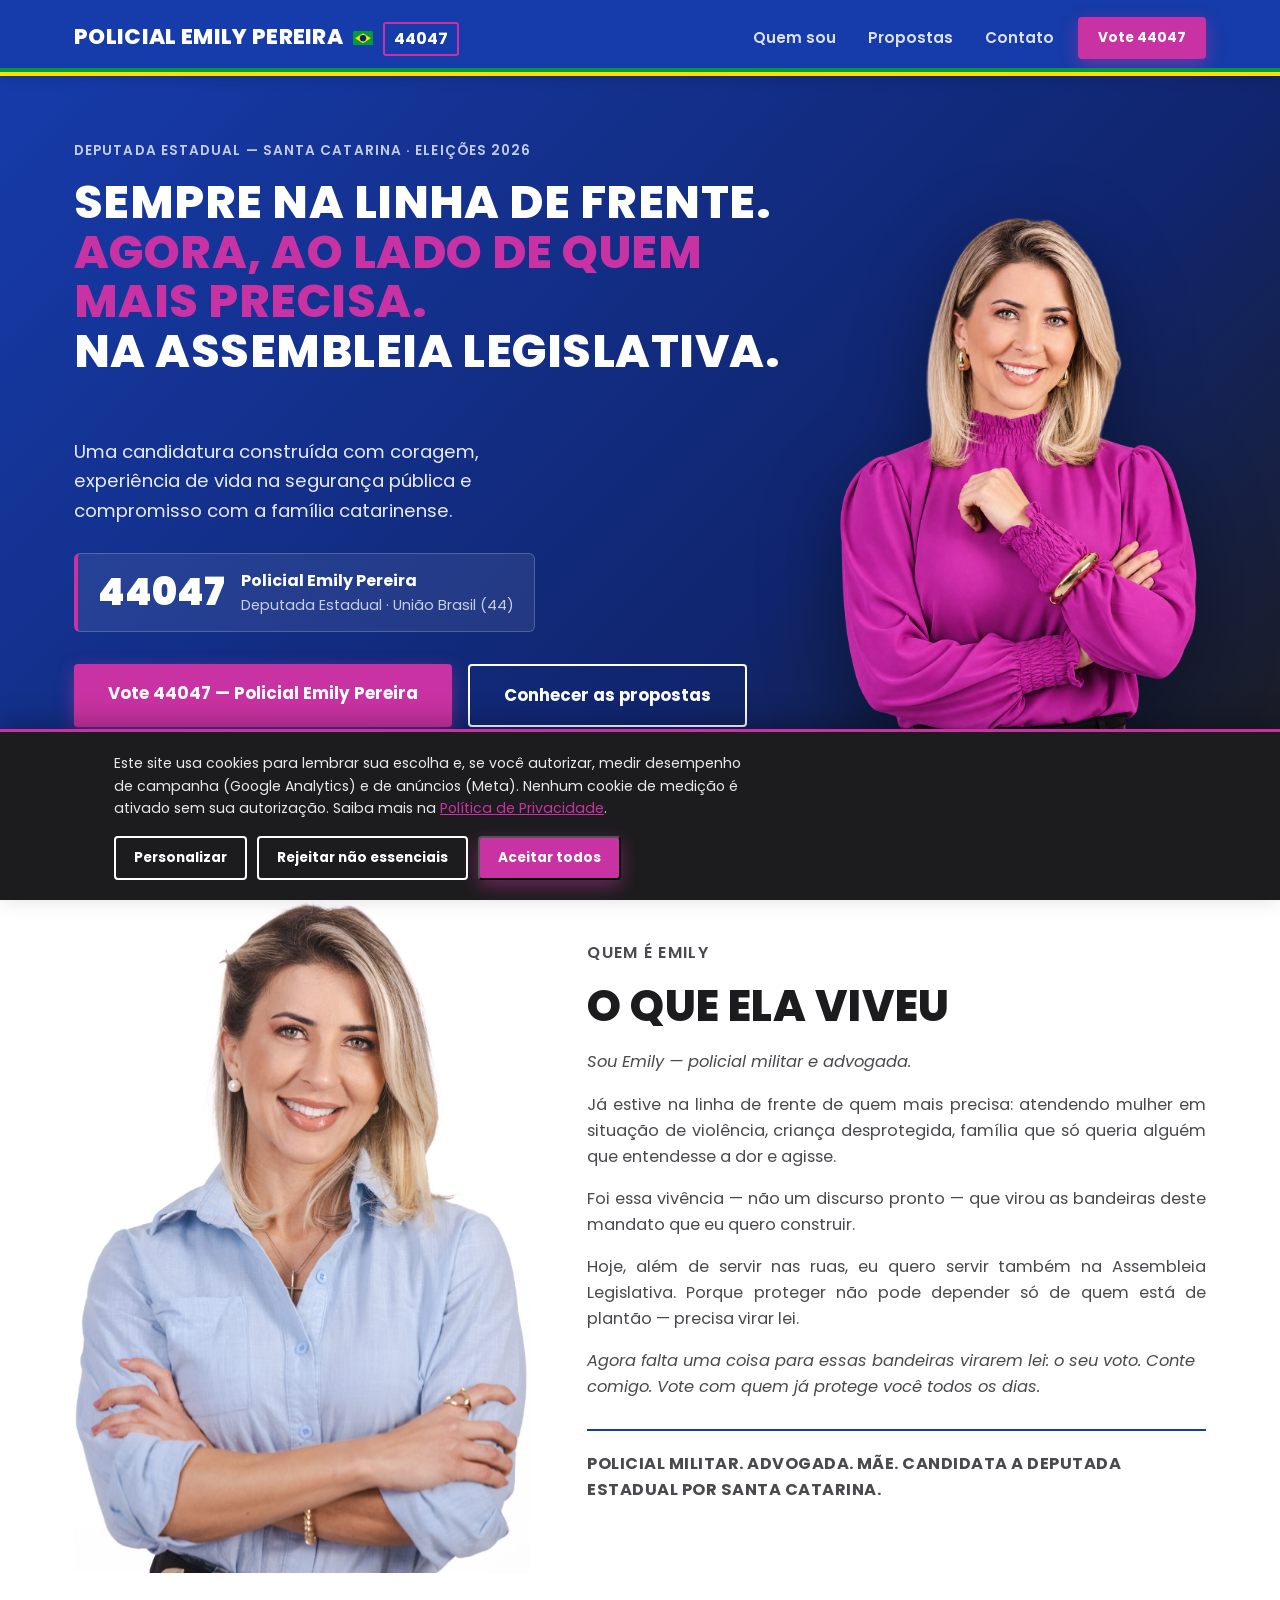
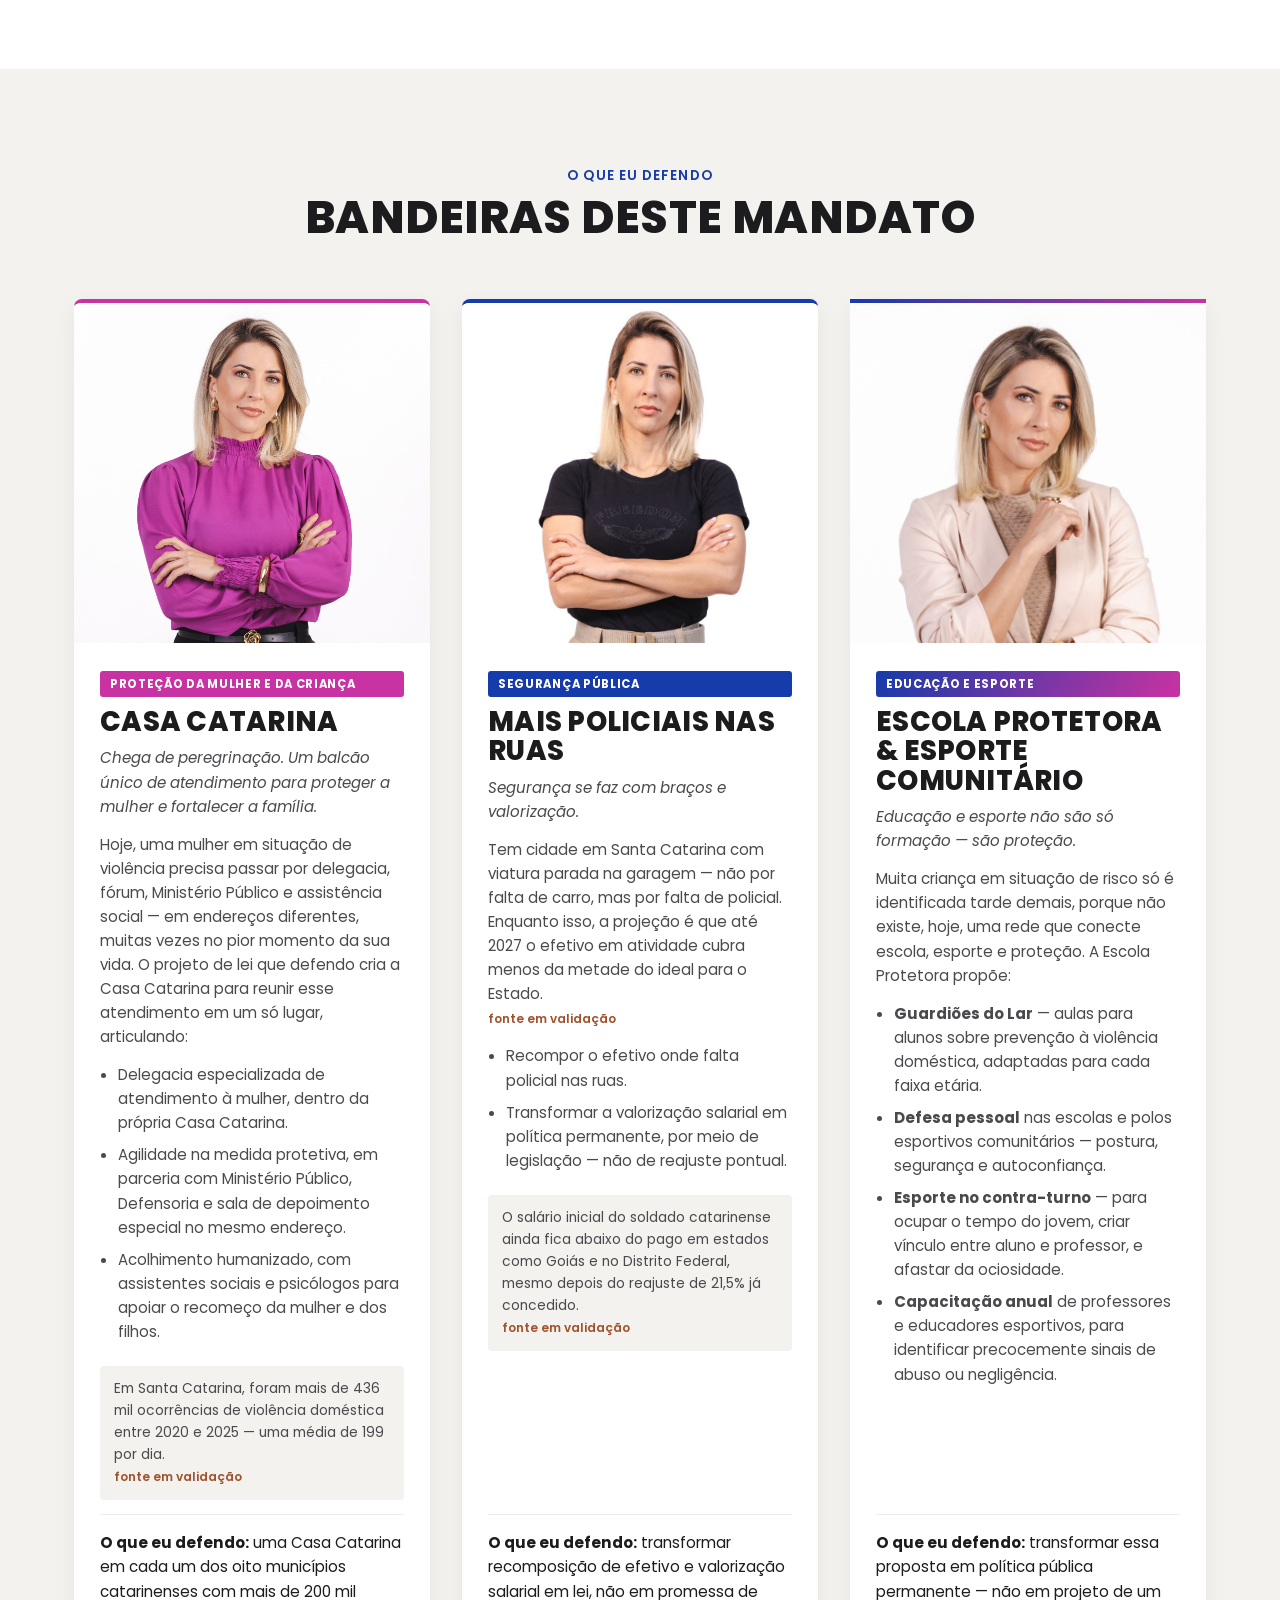
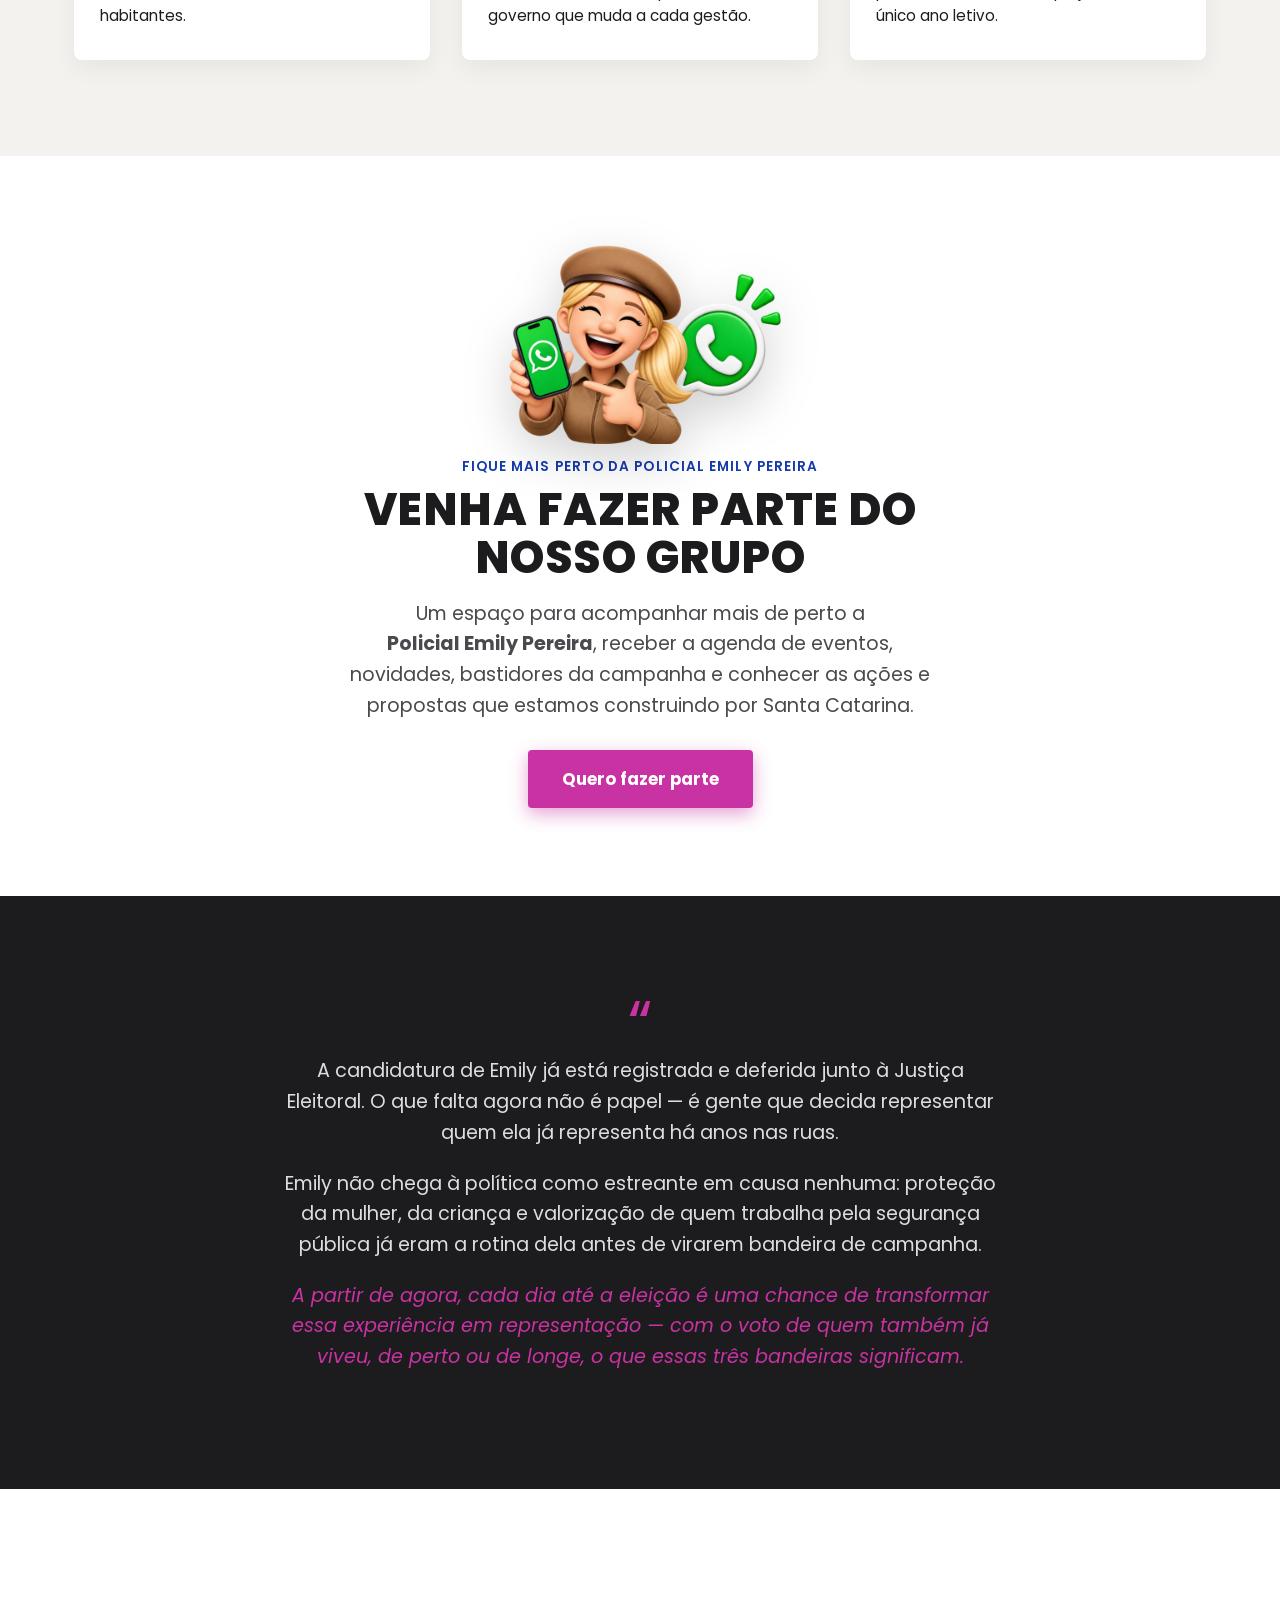
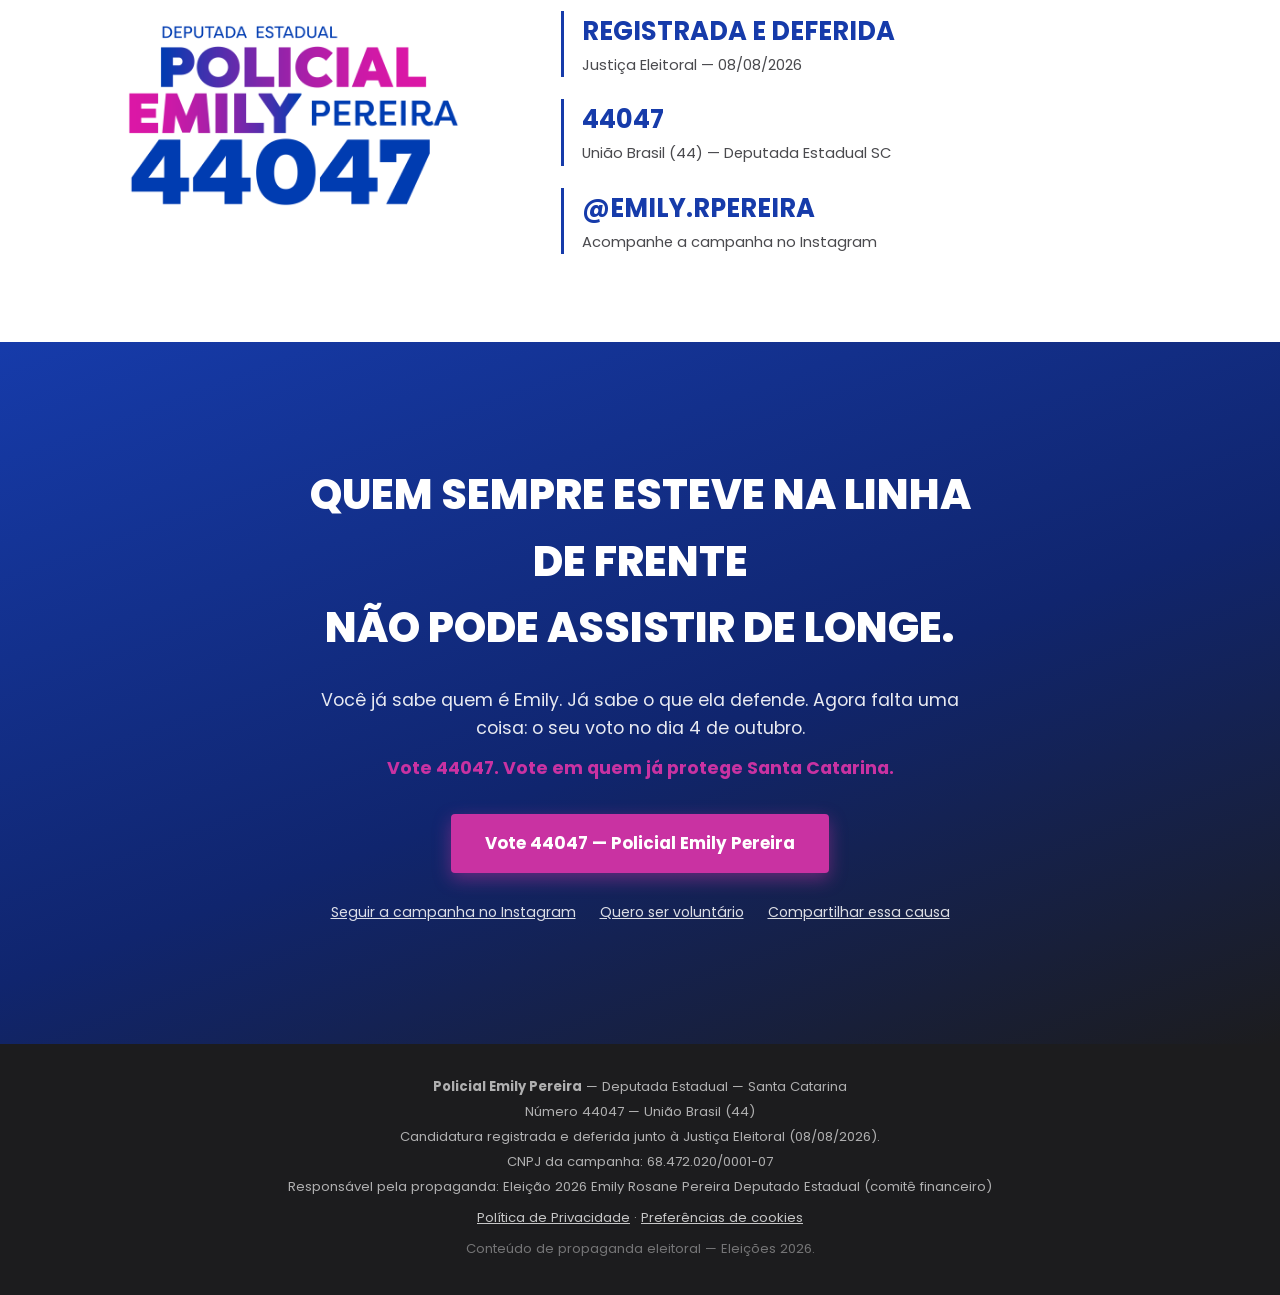
==== commit 8e4f5c4e: "Adiciona seção de convite para o grupo do WhatsApp Nova seção logo após "Propostas" com CTA para ent" ====
--- a/index.html
+++ b/index.html
@@ -186,6 +186,19 @@
     </div>
   </section>
 
+  <!-- GRUPO WHATSAPP -->
+  <section class="whatsapp-cta" id="grupo-whatsapp">
+    <div class="container whatsapp-inner reveal">
+      <div class="whatsapp-image">
+        <img src="assets/grupo-whatsapp.png" alt="Entre no grupo do WhatsApp da campanha da Policial Emily Pereira">
+      </div>
+      <p class="eyebrow eyebrow-center">Fique mais perto da Policial Emily Pereira</p>
+      <h2 class="section-title-center">Venha fazer parte do nosso grupo</h2>
+      <p class="whatsapp-lead">Um espaço para acompanhar mais de perto a <strong class="nowrap">Policial Emily Pereira</strong>, receber a agenda de eventos, novidades, bastidores da campanha e conhecer as ações e propostas que estamos construindo por Santa Catarina.</p>
+      <a href="https://chat.whatsapp.com/LnVgGYYdxmKFVnEuanItAJ?s=sw&amp;p=a&amp;mlu=0&amp;ilr=4" target="_blank" rel="noopener" class="btn btn-primary btn-lg" data-track="whatsapp_group_join">Quero fazer parte</a>
+    </div>
+  </section>
+
   <!-- POR QUE AGORA -->
   <section class="por-que-agora">
     <div class="container por-que-inner reveal">
--- a/style.css
+++ b/style.css
@@ -476,6 +476,31 @@
   text-transform: uppercase;
 }
 .placar-item span { color: var(--cinza-texto); font-size: 0.92rem; }
+
+/* ---------- Grupo WhatsApp ---------- */
+.whatsapp-cta { padding: 88px 0; background: var(--branco); text-align: center; }
+
+.whatsapp-inner { max-width: 640px; margin: 0 auto; }
+
+.whatsapp-image {
+  max-width: 300px;
+  margin: 0 auto 12px;
+}
+.whatsapp-image img {
+  width: 100%;
+  height: auto;
+  filter: drop-shadow(0 16px 24px rgba(0,0,0,0.18));
+}
+
+.whatsapp-cta .section-title-center { margin-bottom: 16px; }
+
+.whatsapp-lead {
+  font-family: var(--font-serif);
+  font-size: 1.2rem;
+  color: var(--cinza-texto);
+  max-width: 52ch;
+  margin: 16px auto 28px;
+}
 
 /* ---------- CTA final ---------- */
 .cta-final {
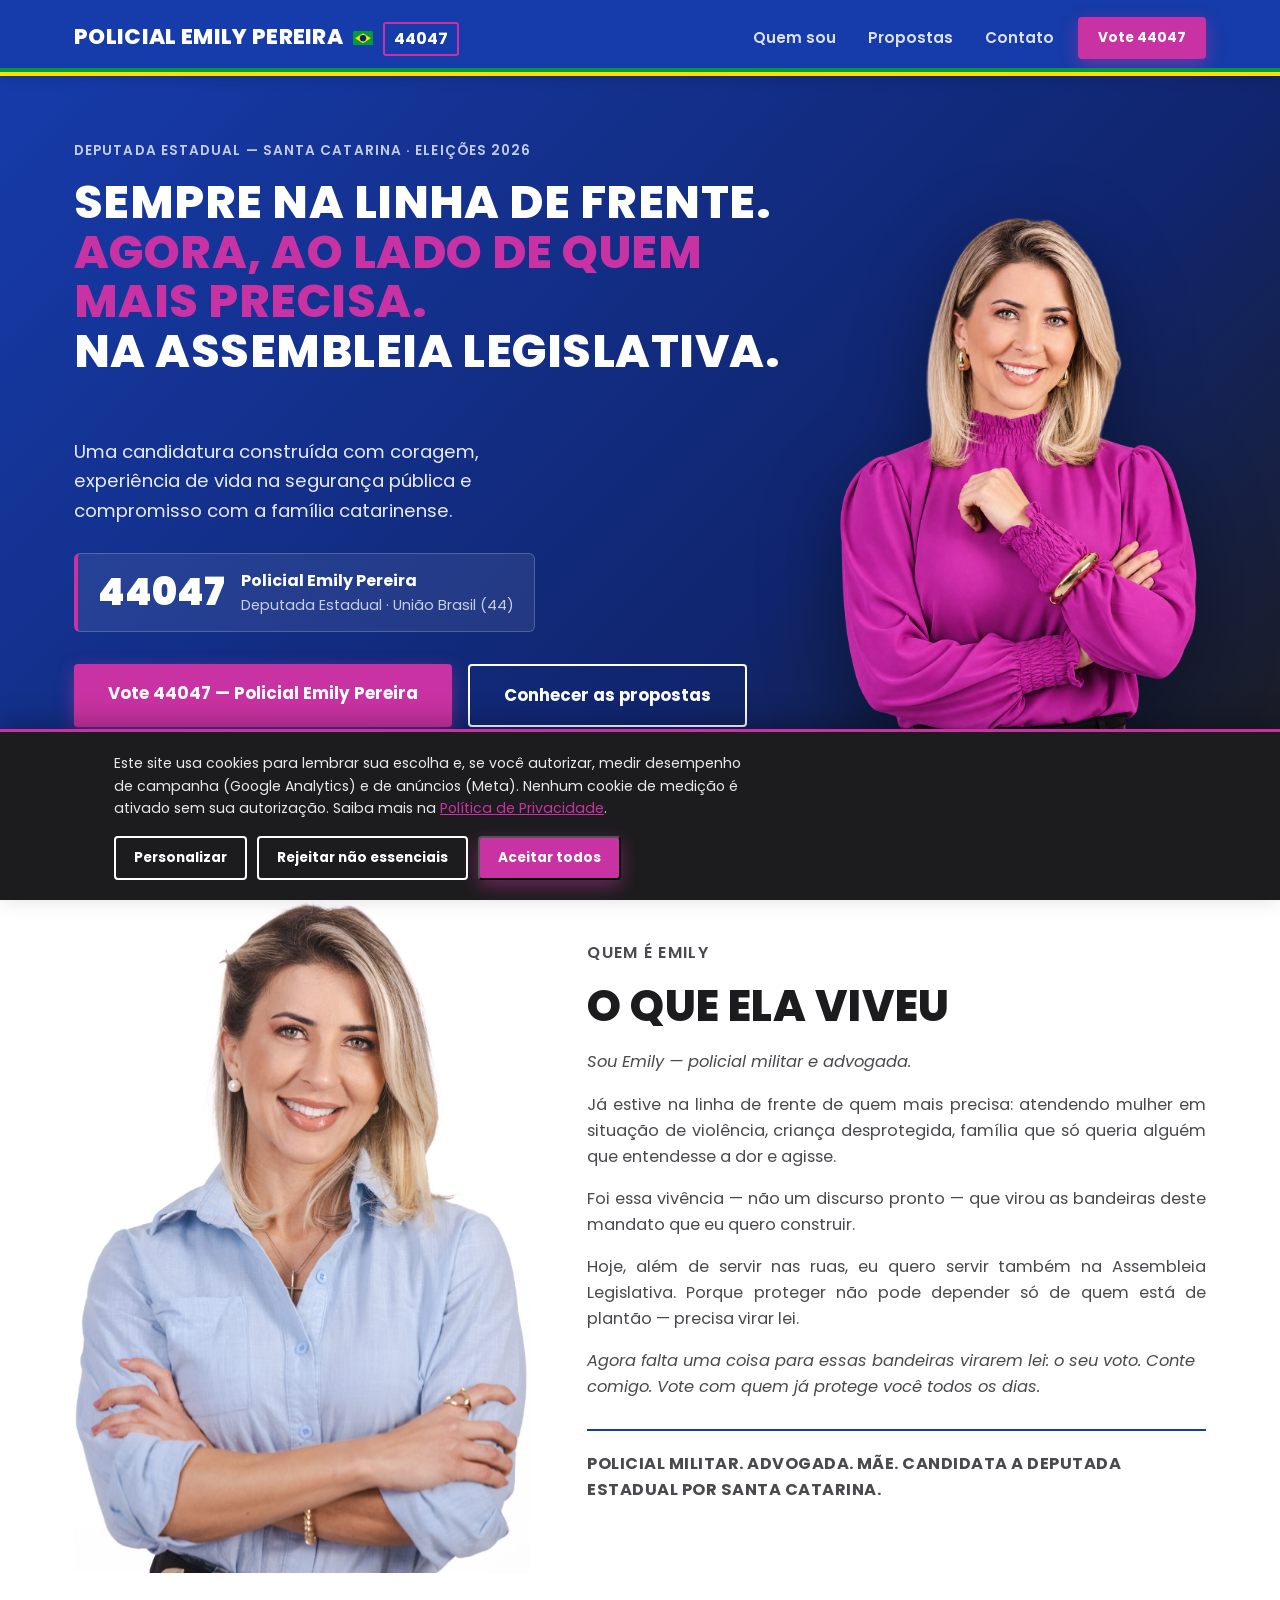
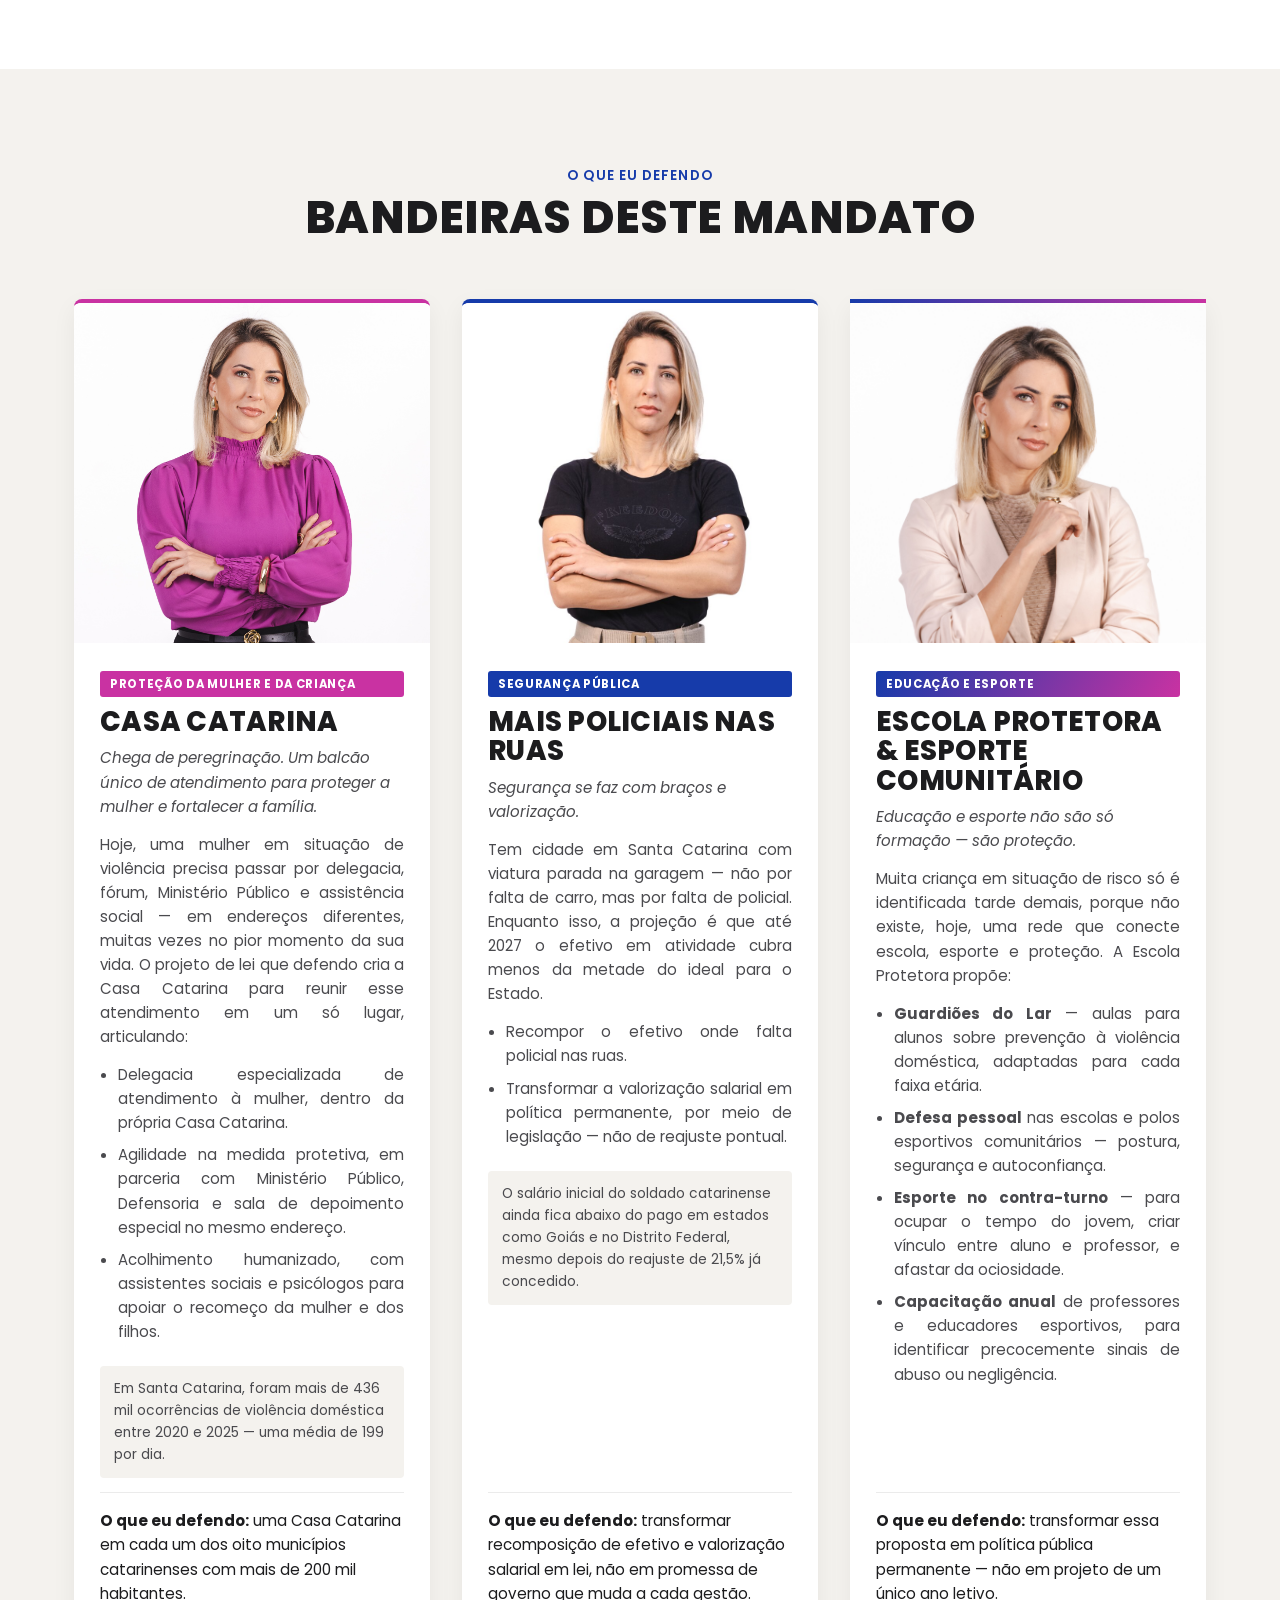
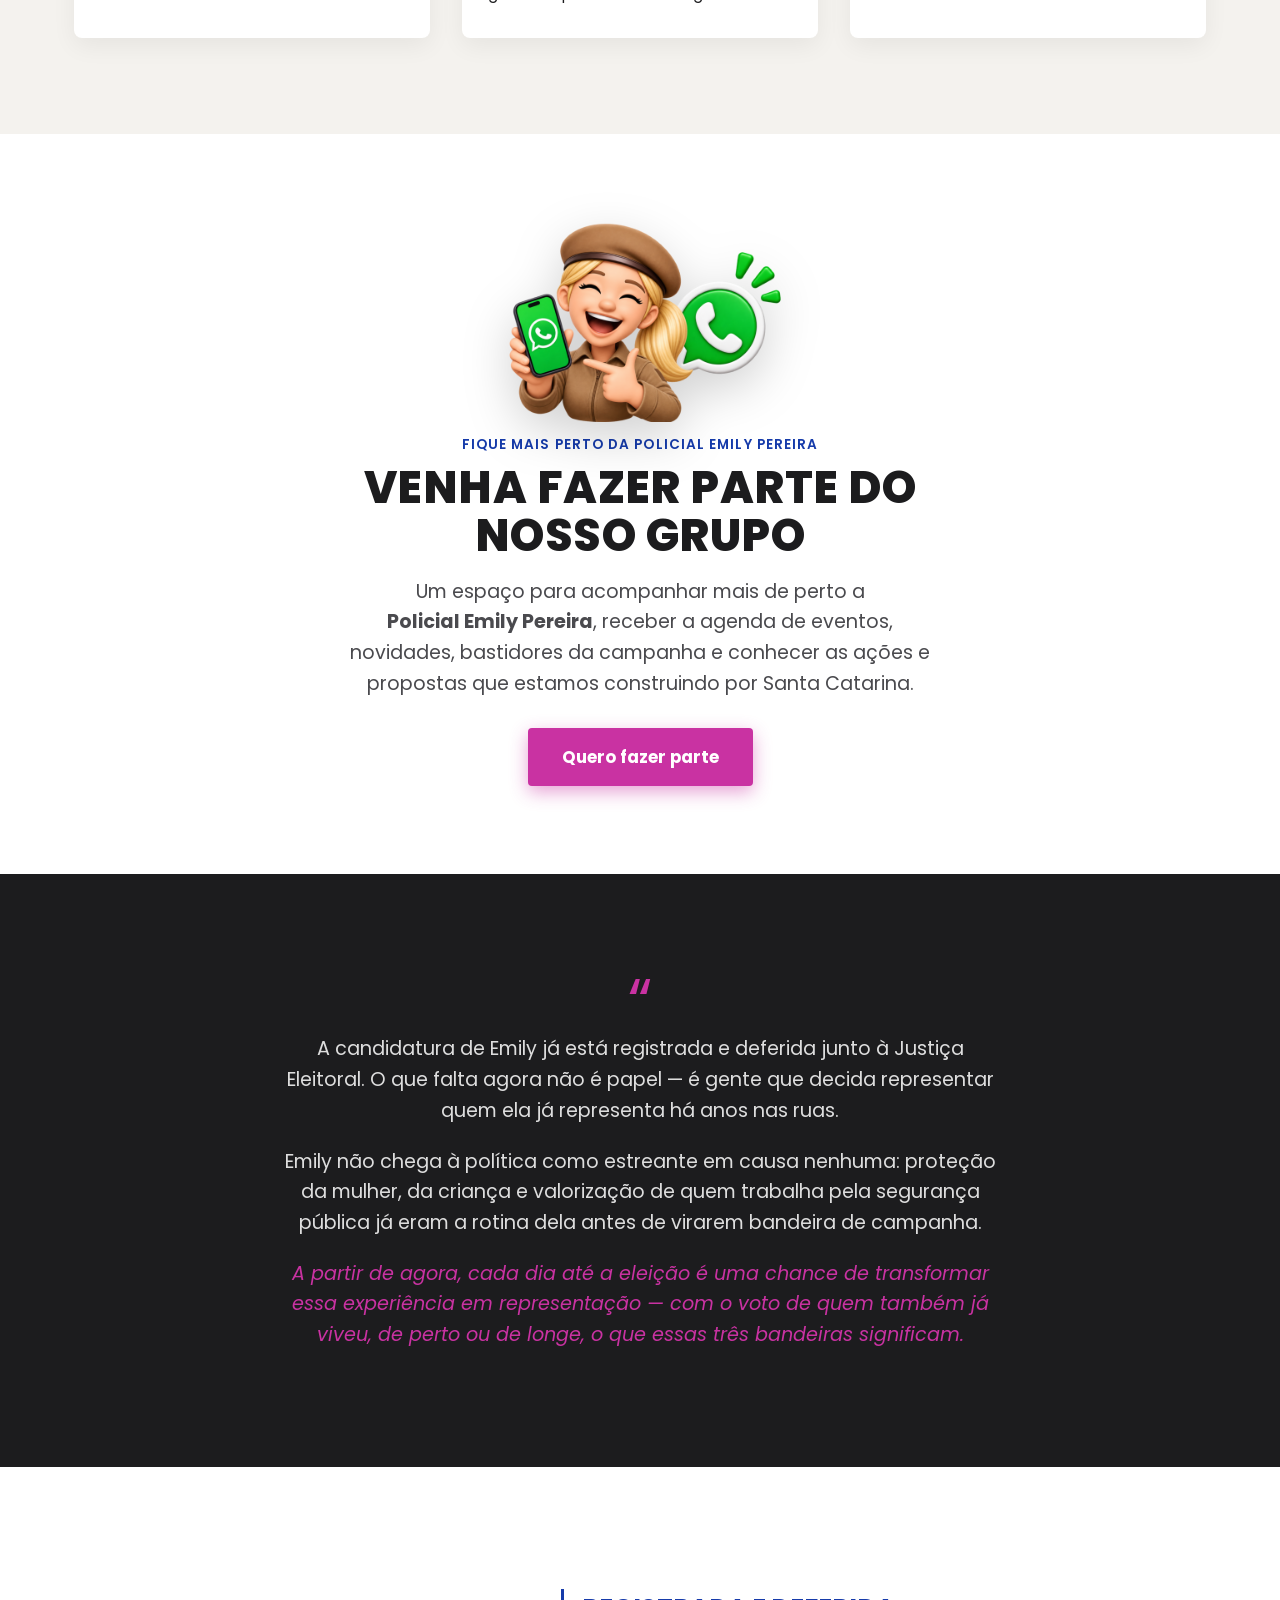
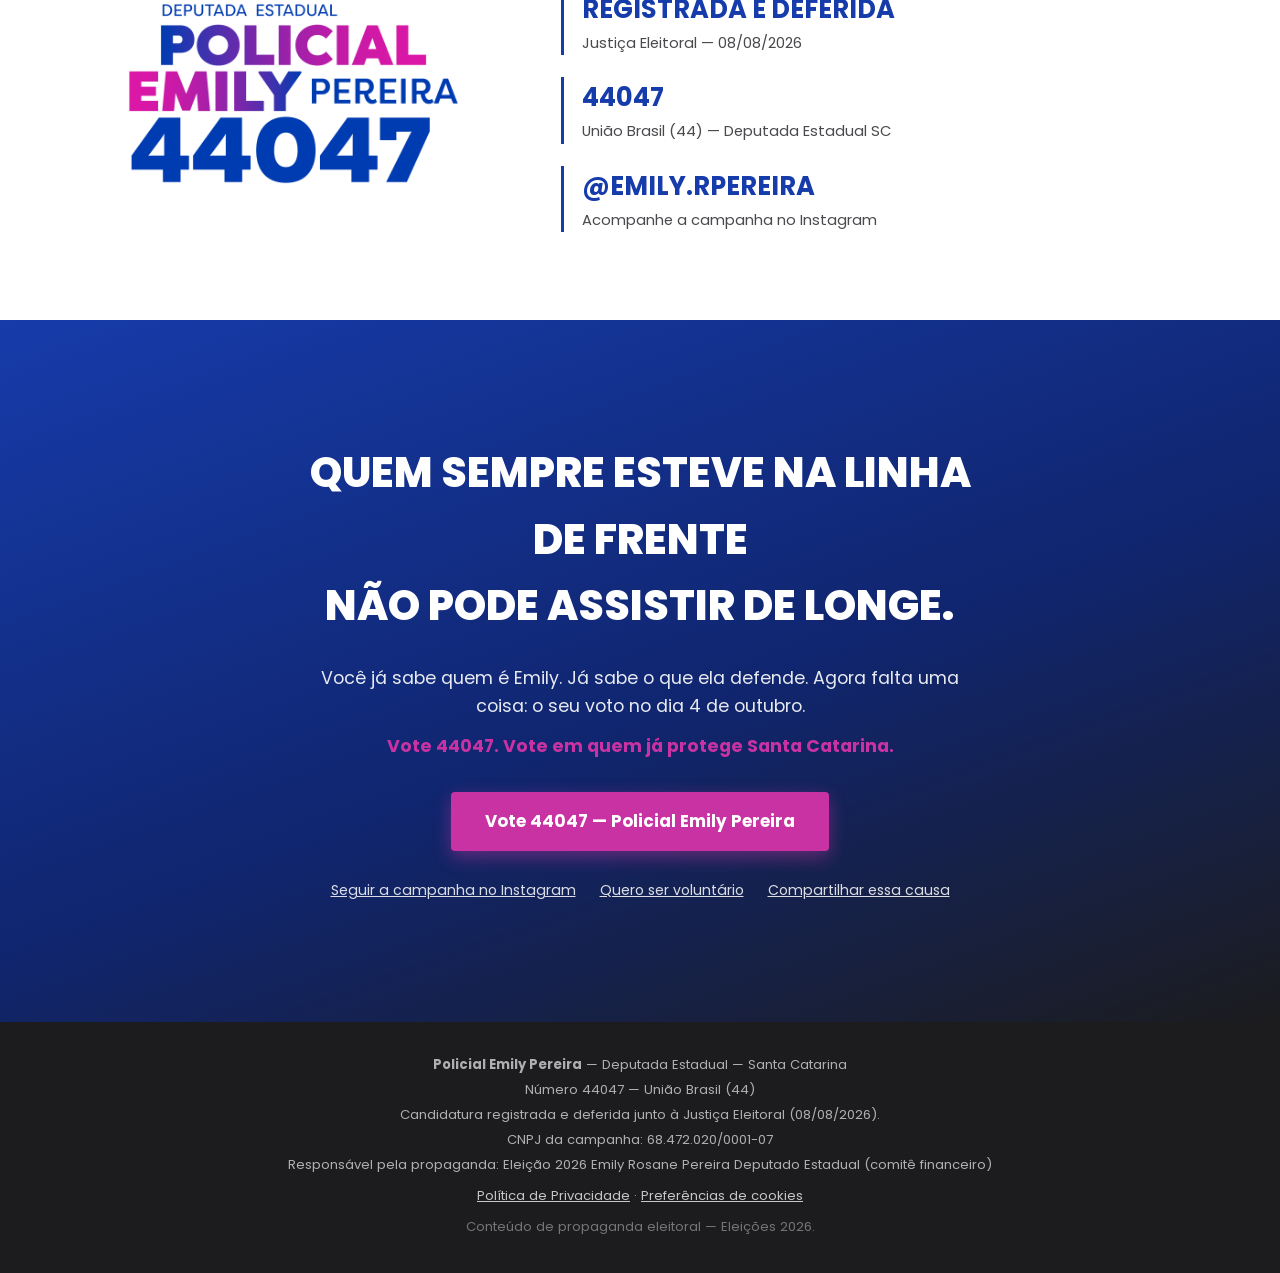
==== commit 4146fc7b: "Justifica texto e topicos da secao de propostas; remove nota "fonte em validacao" do texto visivel C" ====
--- a/index.html
+++ b/index.html
@@ -2,6 +2,26 @@
 <html lang="pt-BR">
 <head>
 <meta charset="UTF-8">
+<script>
+// Google Consent Mode v2 — estado padrão negado até o visitante decidir no
+// banner de cookies (ver consent.js). Garante que tags configuradas dentro
+// do GTM (Google Ads, GA4, etc.) também respeitem a escolha do visitante.
+window.dataLayer = window.dataLayer || [];
+function gtag(){dataLayer.push(arguments);}
+gtag('consent', 'default', {
+  'ad_storage': 'denied',
+  'ad_user_data': 'denied',
+  'ad_personalization': 'denied',
+  'analytics_storage': 'denied'
+});
+</script>
+<!-- Google Tag Manager -->
+<script>(function(w,d,s,l,i){w[l]=w[l]||[];w[l].push({'gtm.start':
+new Date().getTime(),event:'gtm.js'});var f=d.getElementsByTagName(s)[0],
+j=d.createElement(s),dl=l!='dataLayer'?'&l='+l:'';j.async=true;j.src=
+'https://www.googletagmanager.com/gtm.js?id='+i+dl;f.parentNode.insertBefore(j,f);
+})(window,document,'script','dataLayer','GTM-PR95ZJXQ');</script>
+<!-- End Google Tag Manager -->
 <meta name="viewport" content="width=device-width, initial-scale=1.0">
 <title>Policial Emily Pereira 44047 — Deputada Estadual por Santa Catarina</title>
 <meta name="description" content="Policial Emily Pereira, advogada, candidata a Deputada Estadual por Santa Catarina. Número 44047 — União Brasil.">
@@ -29,7 +49,9 @@
   3. VALIDAÇÃO DO ADVOGADO — confirmar comunicação do endereço eletrônico desta LP à
      Justiça Eleitoral (art. 57-B, §1º, Lei 9.504/97) antes de 16/08/2026.
   4. Validar fonte das estatísticas (violência doméstica, efetivo policial, salário do
-     soldado) antes de publicar — hoje marcadas com nota "fonte em validação" no próprio texto.
+     soldado) antes de publicar. Nota "fonte em validação" removida do texto visível a
+     pedido do usuário em 21/08/2026 — pendência de checar as fontes continua valendo
+     internamente, só não aparece mais na página.
   5. Confirmar número atualizado de seguidores no Instagram (não usado no texto atual).
   6. Rodapé: CNPJ (68.472.020/0001-07) e responsável pela propaganda (comitê financeiro
      "Eleição 2026 Emily Rosane Pereira Deputado Estadual") confirmados e já exibidos.
@@ -38,9 +60,19 @@
      Para ativar de verdade, só preencher gaId/metaPixelId no topo de consent.js com os IDs
      reais. Falta apenas a validação do advogado sobre o texto final de privacidade.html
      (política de privacidade) antes de publicar.
+  8. GOOGLE TAG MANAGER (GTM-PR95ZJXQ) — instalado em 20/08/2026, snippet padrão do Google
+     no <head> (com Consent Mode v2, estado padrão negado) e <noscript> logo após <body>.
+     O container em si carrega sempre (é só o "cofre" de tags), mas qualquer tag configurada
+     dentro do GTM (Google Ads, GA4 via GTM, etc.) só dispara de verdade depois que o
+     visitante aceitar no banner de cookies — ver applyConsent() em consent.js, que empurra
+     gtag('consent','update', ...) sincronizado com a escolha do visitante.
 -->
 </head>
 <body>
+<!-- Google Tag Manager (noscript) -->
+<noscript><iframe src="https://www.googletagmanager.com/ns.html?id=GTM-PR95ZJXQ"
+height="0" width="0" style="display:none;visibility:hidden"></iframe></noscript>
+<!-- End Google Tag Manager (noscript) -->
 
 <header class="site-header" id="topo">
   <div class="container header-inner">
@@ -138,7 +170,7 @@
               <li>Agilidade na medida protetiva, em parceria com Ministério Público, Defensoria e sala de depoimento especial no mesmo endereço.</li>
               <li>Acolhimento humanizado, com assistentes sociais e psicólogos para apoiar o recomeço da mulher e dos filhos.</li>
             </ul>
-            <p class="card-stat">Em Santa Catarina, foram mais de 436 mil ocorrências de violência doméstica entre 2020 e 2025 — uma média de 199 por dia.<br><em class="fonte-pendente">fonte em validação</em></p>
+            <p class="card-stat">Em Santa Catarina, foram mais de 436 mil ocorrências de violência doméstica entre 2020 e 2025 — uma média de 199 por dia.</p>
             <p class="card-defendo"><strong>O que eu defendo:</strong> uma Casa Catarina em cada um dos oito municípios catarinenses com mais de 200 mil habitantes.</p>
           </div>
         </article>
@@ -152,12 +184,12 @@
             <span class="card-tag">Segurança pública</span>
             <h3>Mais Policiais nas Ruas</h3>
             <p class="card-gancho">Segurança se faz com braços e valorização.</p>
-            <p>Tem cidade em Santa Catarina com viatura parada na garagem — não por falta de carro, mas por falta de policial. Enquanto isso, a projeção é que até 2027 o efetivo em atividade cubra menos da metade do ideal para o Estado.<br><em class="fonte-pendente">fonte em validação</em></p>
+            <p>Tem cidade em Santa Catarina com viatura parada na garagem — não por falta de carro, mas por falta de policial. Enquanto isso, a projeção é que até 2027 o efetivo em atividade cubra menos da metade do ideal para o Estado.</p>
             <ul>
               <li>Recompor o efetivo onde falta policial nas ruas.</li>
               <li>Transformar a valorização salarial em política permanente, por meio de legislação — não de reajuste pontual.</li>
             </ul>
-            <p class="card-stat">O salário inicial do soldado catarinense ainda fica abaixo do pago em estados como Goiás e no Distrito Federal, mesmo depois do reajuste de 21,5% já concedido.<br><em class="fonte-pendente">fonte em validação</em></p>
+            <p class="card-stat">O salário inicial do soldado catarinense ainda fica abaixo do pago em estados como Goiás e no Distrito Federal, mesmo depois do reajuste de 21,5% já concedido.</p>
             <p class="card-defendo"><strong>O que eu defendo:</strong> transformar recomposição de efetivo e valorização salarial em lei, não em promessa de governo que muda a cada gestão.</p>
           </div>
         </article>
@@ -279,6 +311,7 @@
 <!-- MODAL DE PREFERÊNCIAS DE COOKIES -->
 <div id="cookiePrefs" class="cookie-modal" hidden>
   <div class="cookie-modal-box">
+    <button type="button" id="cookiePrefsClose" class="cookie-modal-close" aria-label="Fechar">&times;</button>
     <h3>Preferências de cookies</h3>
     <div class="cookie-modal-item">
       <label><input type="checkbox" checked disabled> Necessários</label>
@@ -318,17 +351,59 @@
 // Tracking de cliques nos CTAs — pronto para receber Meta Pixel e GA4.
 // Só dispara de verdade depois que o visitante autorizar no banner de cookies
 // (ver consent.js) — até lá, gtag/fbq não existem e isto não faz nada.
+// Eventos-chave também disparam como evento PADRÃO de conversão em cada
+// plataforma (além do evento customizado), para otimização de anúncios,
+// públicos semelhantes e relatórios de conversão prontos.
+const STANDARD_EVENTS = {
+  whatsapp_group_join: { ga4: 'generate_lead', meta: 'Lead' }
+};
+
 document.querySelectorAll('[data-track]').forEach(function(el){
   el.addEventListener('click', function(){
     const eventName = el.getAttribute('data-track');
+    const std = STANDARD_EVENTS[eventName];
     if (typeof gtag === 'function') {
       gtag('event', eventName, { event_category: 'cta' });
+      if (std && std.ga4) gtag('event', std.ga4, { event_category: 'conversion' });
     }
     if (typeof fbq === 'function') {
       fbq('trackCustom', eventName);
+      if (std && std.meta) fbq('track', std.meta);
     }
   });
 });
+
+// Profundidade de rolagem — marcos de 25/50/75/100%, um disparo por marco
+// por carregamento de página. Dá visão de engajamento mesmo em quem não
+// clica em nenhum CTA (quantos leem até "Por que agora", até o rodapé etc.).
+(function () {
+  const marks = [25, 50, 75, 100];
+  const fired = {};
+  function checkScroll() {
+    const scrollTop = window.scrollY || document.documentElement.scrollTop;
+    const docHeight = document.documentElement.scrollHeight - window.innerHeight;
+    if (docHeight <= 0) return;
+    const pct = Math.round((scrollTop / docHeight) * 100);
+    marks.forEach(function (m) {
+      if (pct >= m && !fired[m]) {
+        fired[m] = true;
+        if (typeof gtag === 'function') {
+          gtag('event', 'scroll_depth', { event_category: 'engagement', value: m });
+        }
+        if (typeof fbq === 'function') {
+          fbq('trackCustom', 'scroll_depth_' + m);
+        }
+      }
+    });
+  }
+  let ticking = false;
+  window.addEventListener('scroll', function () {
+    if (!ticking) {
+      window.requestAnimationFrame(function () { checkScroll(); ticking = false; });
+      ticking = true;
+    }
+  }, { passive: true });
+})();
 
 // Reabrir preferências de cookies a partir do rodapé, a qualquer momento.
 const abrirPrefsBtn = document.getElementById('abrirPrefsCookies');
--- a/style.css
+++ b/style.css
@@ -383,21 +383,26 @@
 }
 
 .card-bandeira-content p { color: var(--cinza-texto); font-size: 0.94rem; margin-bottom: 14px; }
+.card-bandeira-content p:not(.card-gancho):not(.card-stat):not(.card-defendo) {
+  text-align: justify;
+  text-align-last: left;
+  hyphens: auto;
+}
 .card-bandeira-content ul { margin: 0 0 14px 18px; }
-.card-bandeira-content li { color: var(--cinza-texto); font-size: 0.94rem; margin-bottom: 8px; }
+.card-bandeira-content li {
+  color: var(--cinza-texto);
+  font-size: 0.94rem;
+  margin-bottom: 8px;
+  text-align: justify;
+  text-align-last: left;
+  hyphens: auto;
+}
 
 .card-stat {
   background: var(--cinza-claro);
   padding: 12px 14px;
   border-radius: 4px;
   font-size: 0.86rem !important;
-}
-
-.fonte-pendente {
-  font-size: 0.75rem;
-  color: #a0522d;
-  font-style: normal;
-  font-weight: 600;
 }
 
 .card-defendo {
@@ -697,6 +702,7 @@
 .cookie-modal[hidden] { display: none; }
 
 .cookie-modal-box {
+  position: relative;
   background: var(--branco);
   border-radius: 8px;
   max-width: 480px;
@@ -704,6 +710,20 @@
   padding: 32px;
   box-shadow: 0 24px 60px rgba(0,0,0,0.3);
 }
+
+.cookie-modal-close {
+  position: absolute;
+  top: 12px;
+  right: 14px;
+  background: none;
+  border: none;
+  font-size: 1.6rem;
+  line-height: 1;
+  color: var(--cinza-texto);
+  cursor: pointer;
+  padding: 4px 8px;
+}
+.cookie-modal-close:hover { color: var(--grafite); }
 
 .cookie-modal-box h3 {
   font-family: var(--font-display);
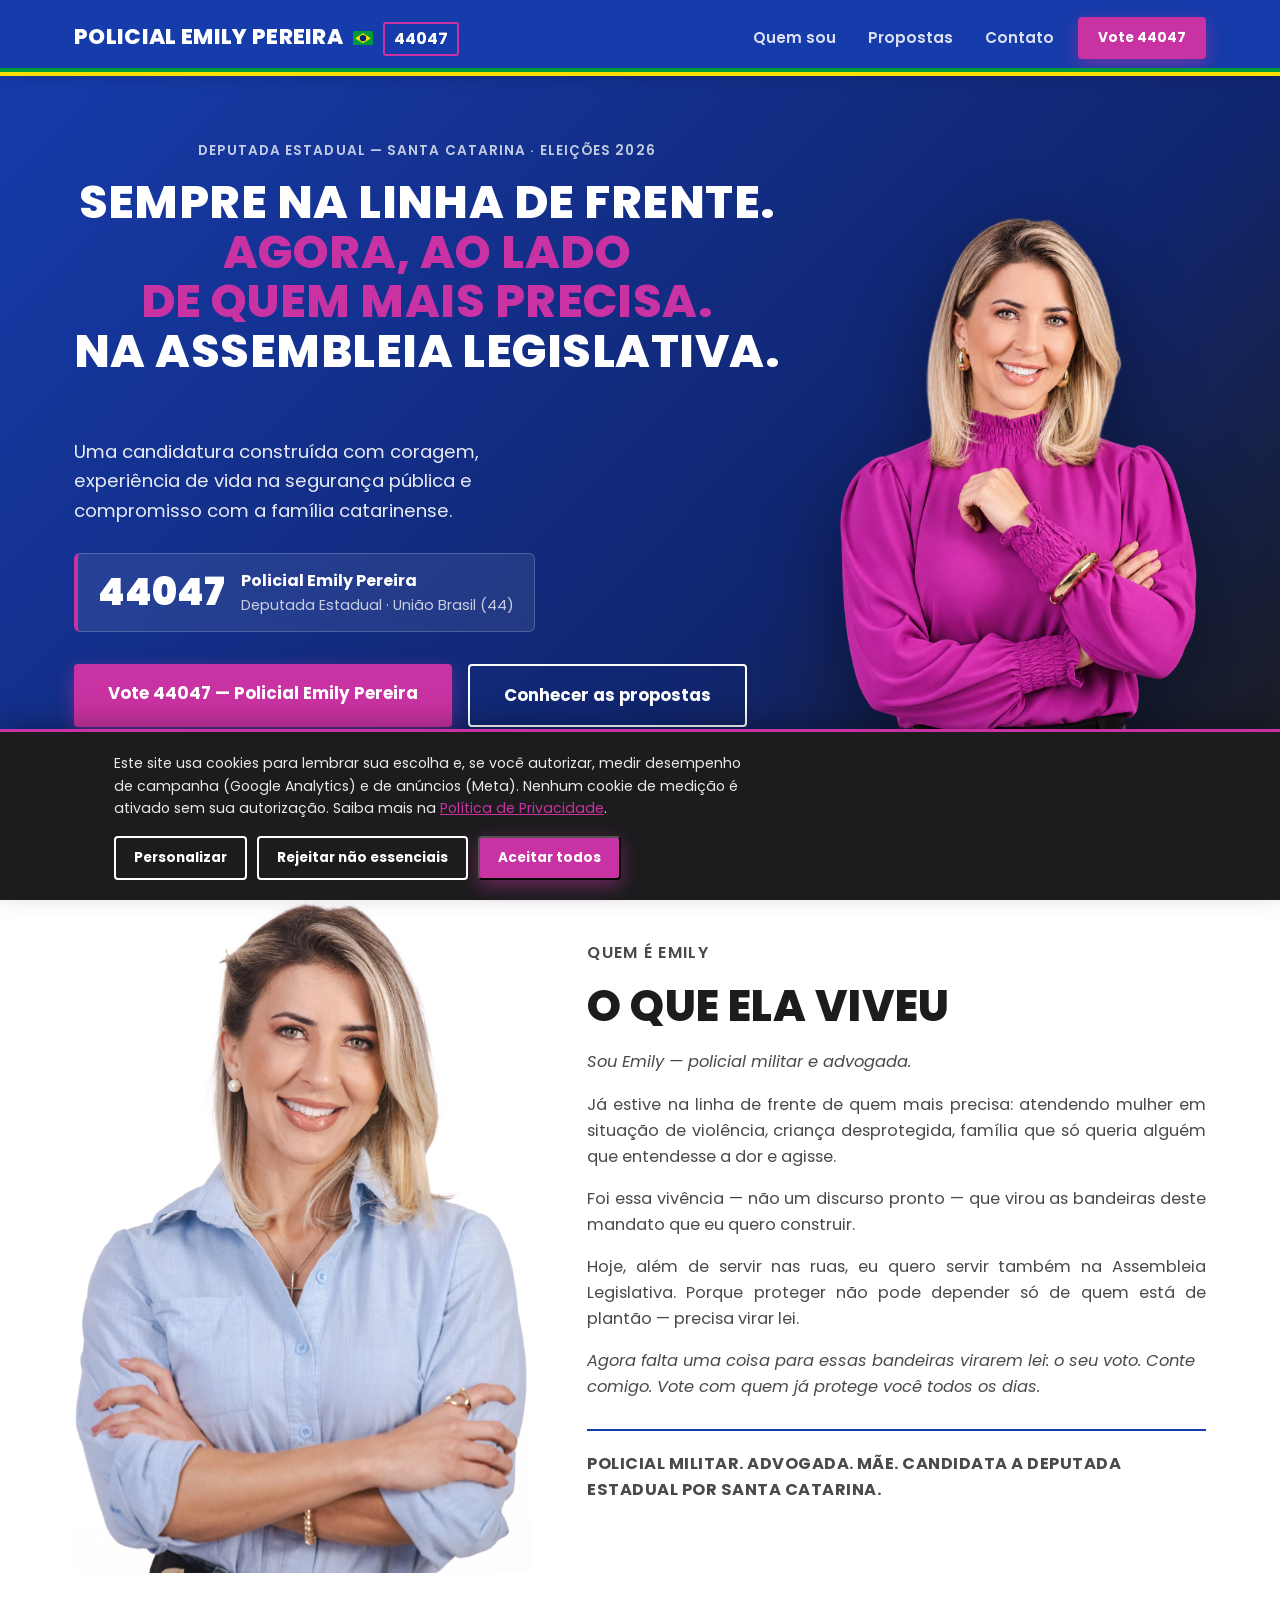
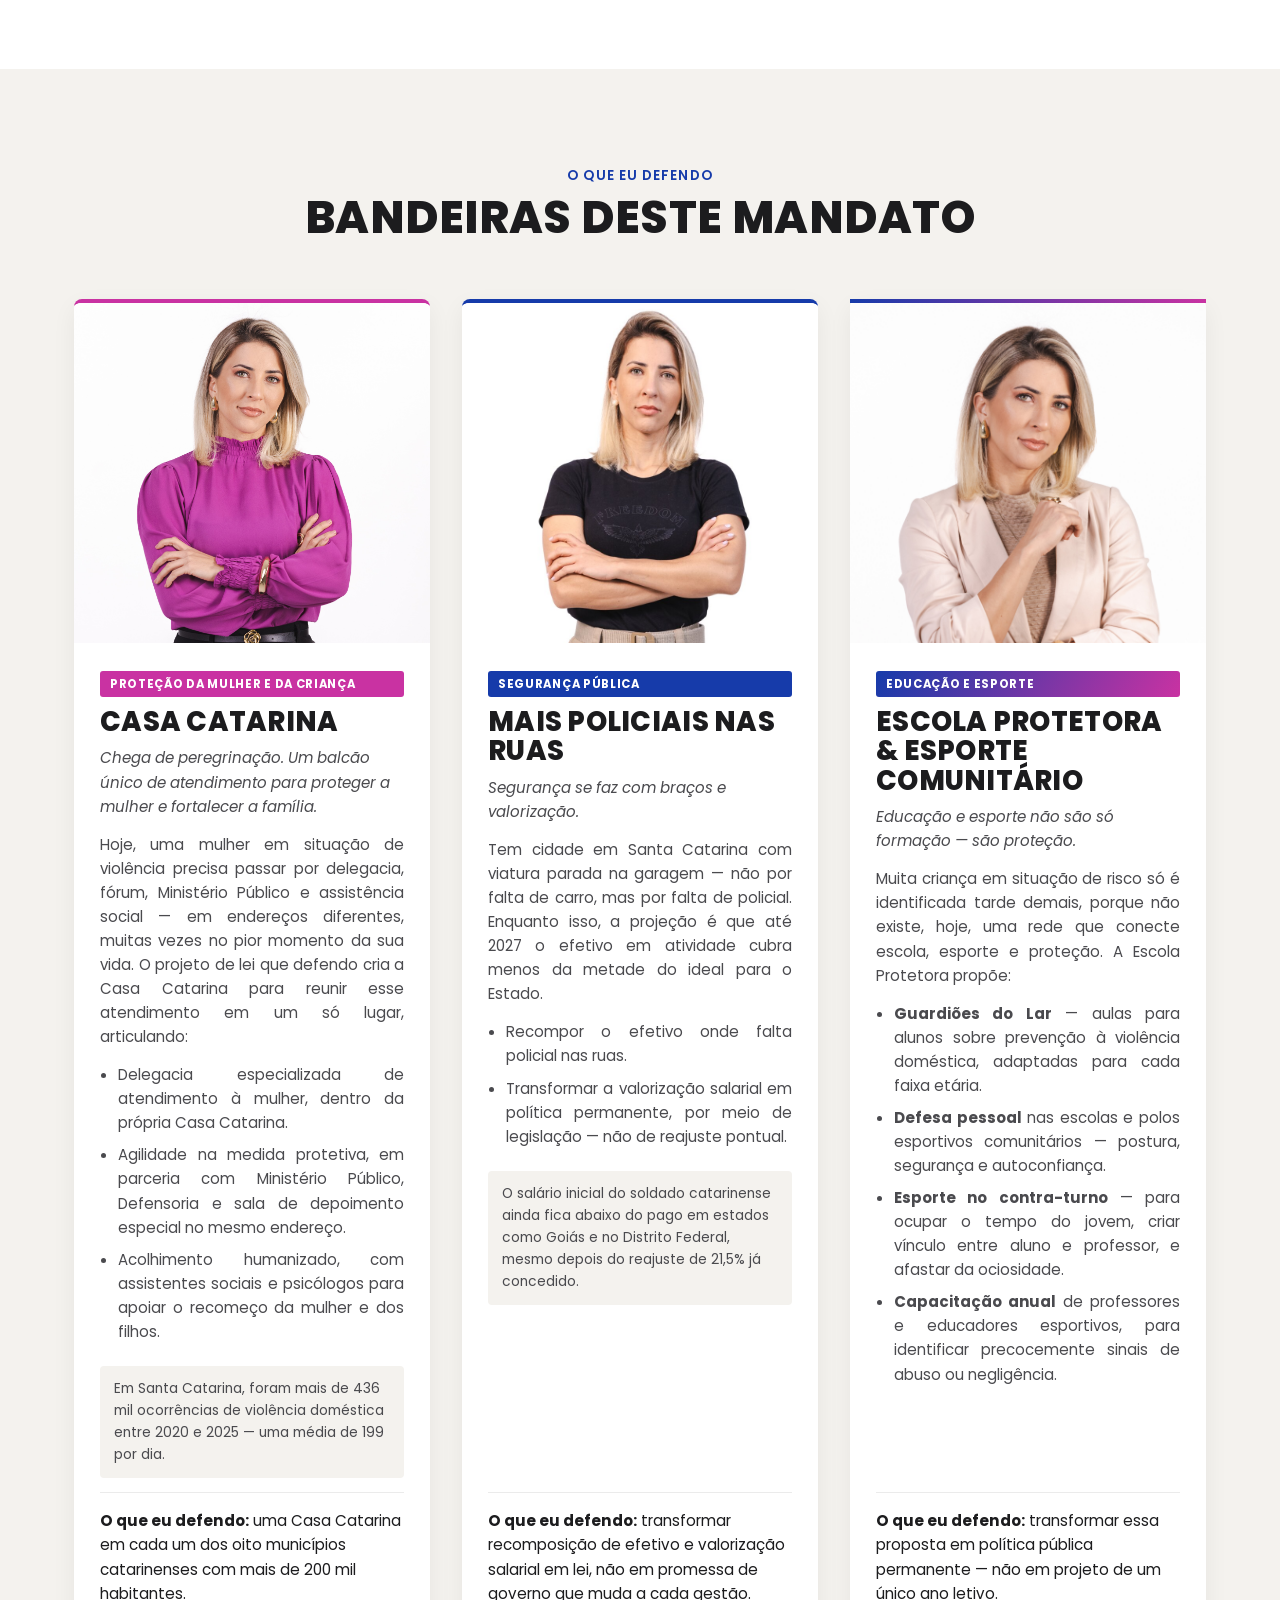
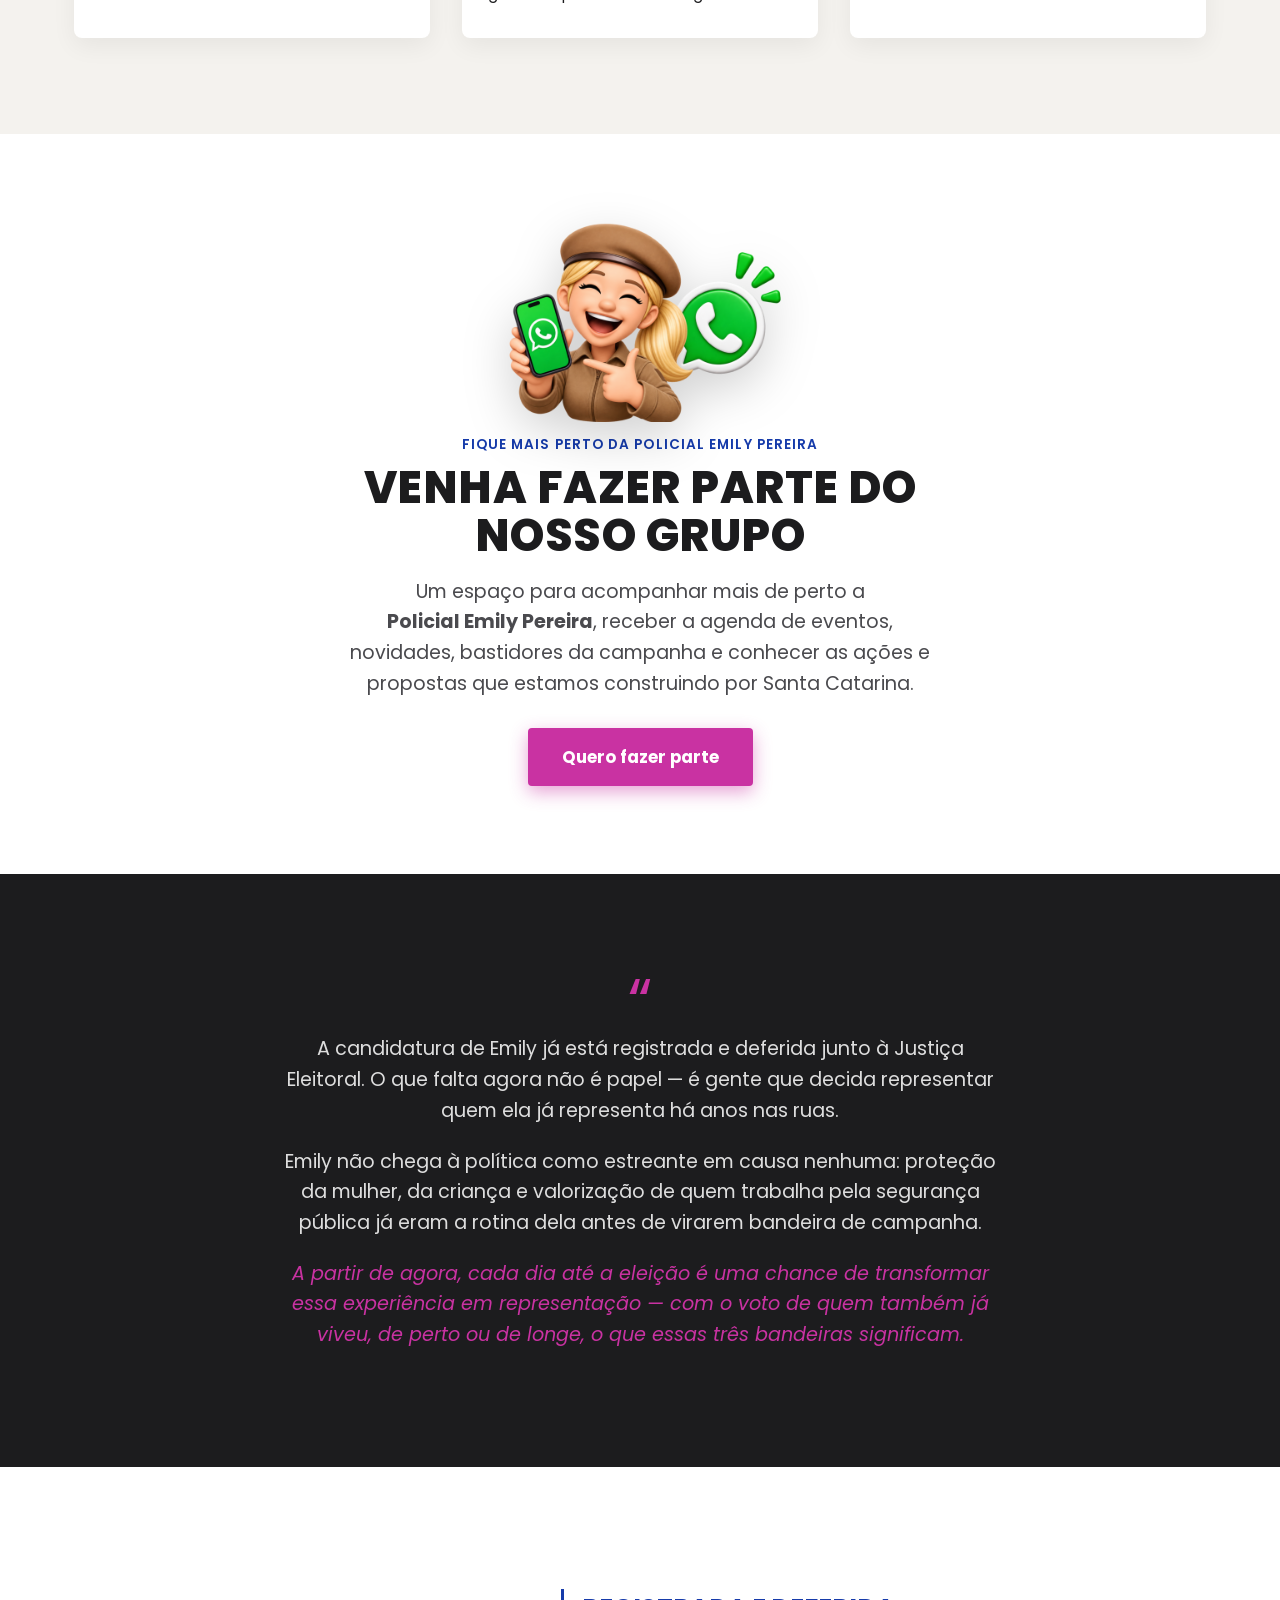
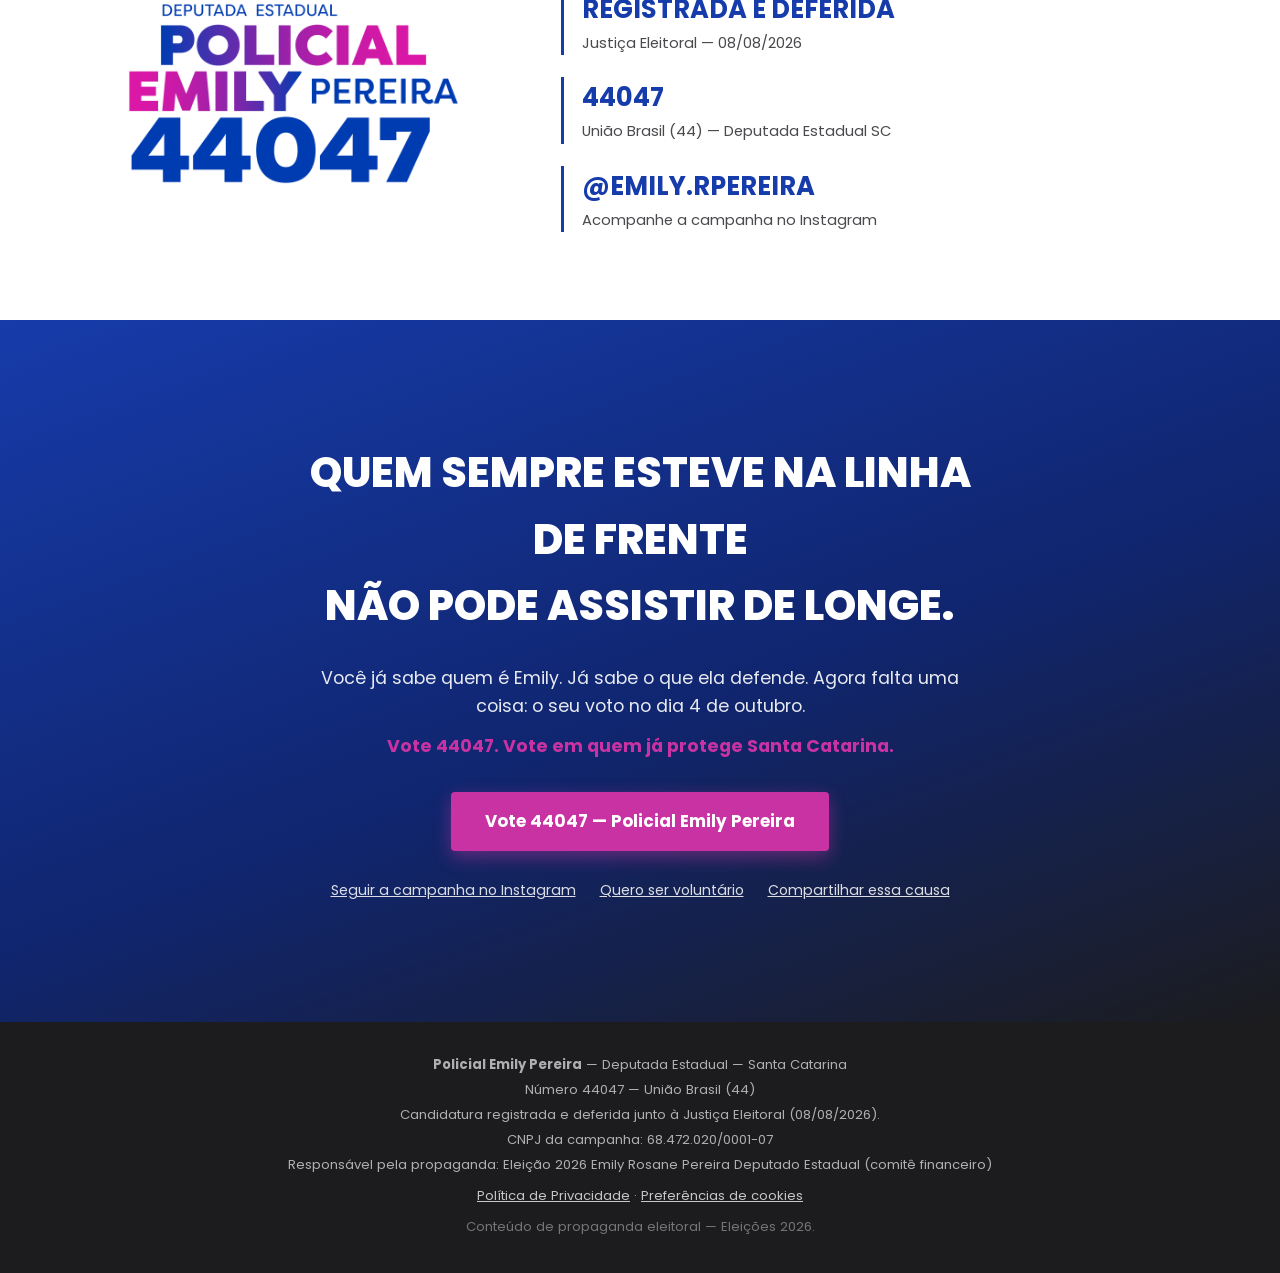
==== commit d6841d0d: "Reformata e centraliza o titulo principal do hero em quatro linhas Co-Authored-By: Claude Sonnet 5 <" ====
--- a/index.html
+++ b/index.html
@@ -102,7 +102,7 @@
     <div class="container hero-inner">
       <div class="hero-text-top reveal">
         <p class="eyebrow">Deputada Estadual — Santa Catarina · Eleições 2026</p>
-        <h1>Sempre na linha de frente. <span class="text-amarelo">Agora, ao lado<br class="only-mobile-break"> de quem mais precisa.</span><br><span class="nowrap">Na Assembleia Legislativa.</span></h1>
+        <h1>Sempre na linha de frente.<br><span class="text-amarelo">Agora, ao lado<br>de quem mais precisa.</span><br><span class="nowrap">Na Assembleia Legislativa.</span></h1>
       </div>
 
       <div class="hero-photo reveal">
--- a/style.css
+++ b/style.css
@@ -73,11 +73,6 @@
   .nowrap { white-space: nowrap; }
 }
 
-.only-mobile-break { display: none; }
-@media (max-width: 960px) {
-  .only-mobile-break { display: inline; }
-}
-
 /* Reveal on scroll */
 .reveal { opacity: 0; transform: translateY(24px); transition: opacity 0.7s ease, transform 0.7s ease; }
 .reveal.is-visible { opacity: 1; transform: translateY(0); }
@@ -225,7 +220,7 @@
   padding-top: 64px;
 }
 
-.hero-text-top { grid-area: top; }
+.hero-text-top { grid-area: top; text-align: center; }
 .hero-text-bottom { grid-area: bottom; padding-bottom: 64px; }
 
 .hero h1 {
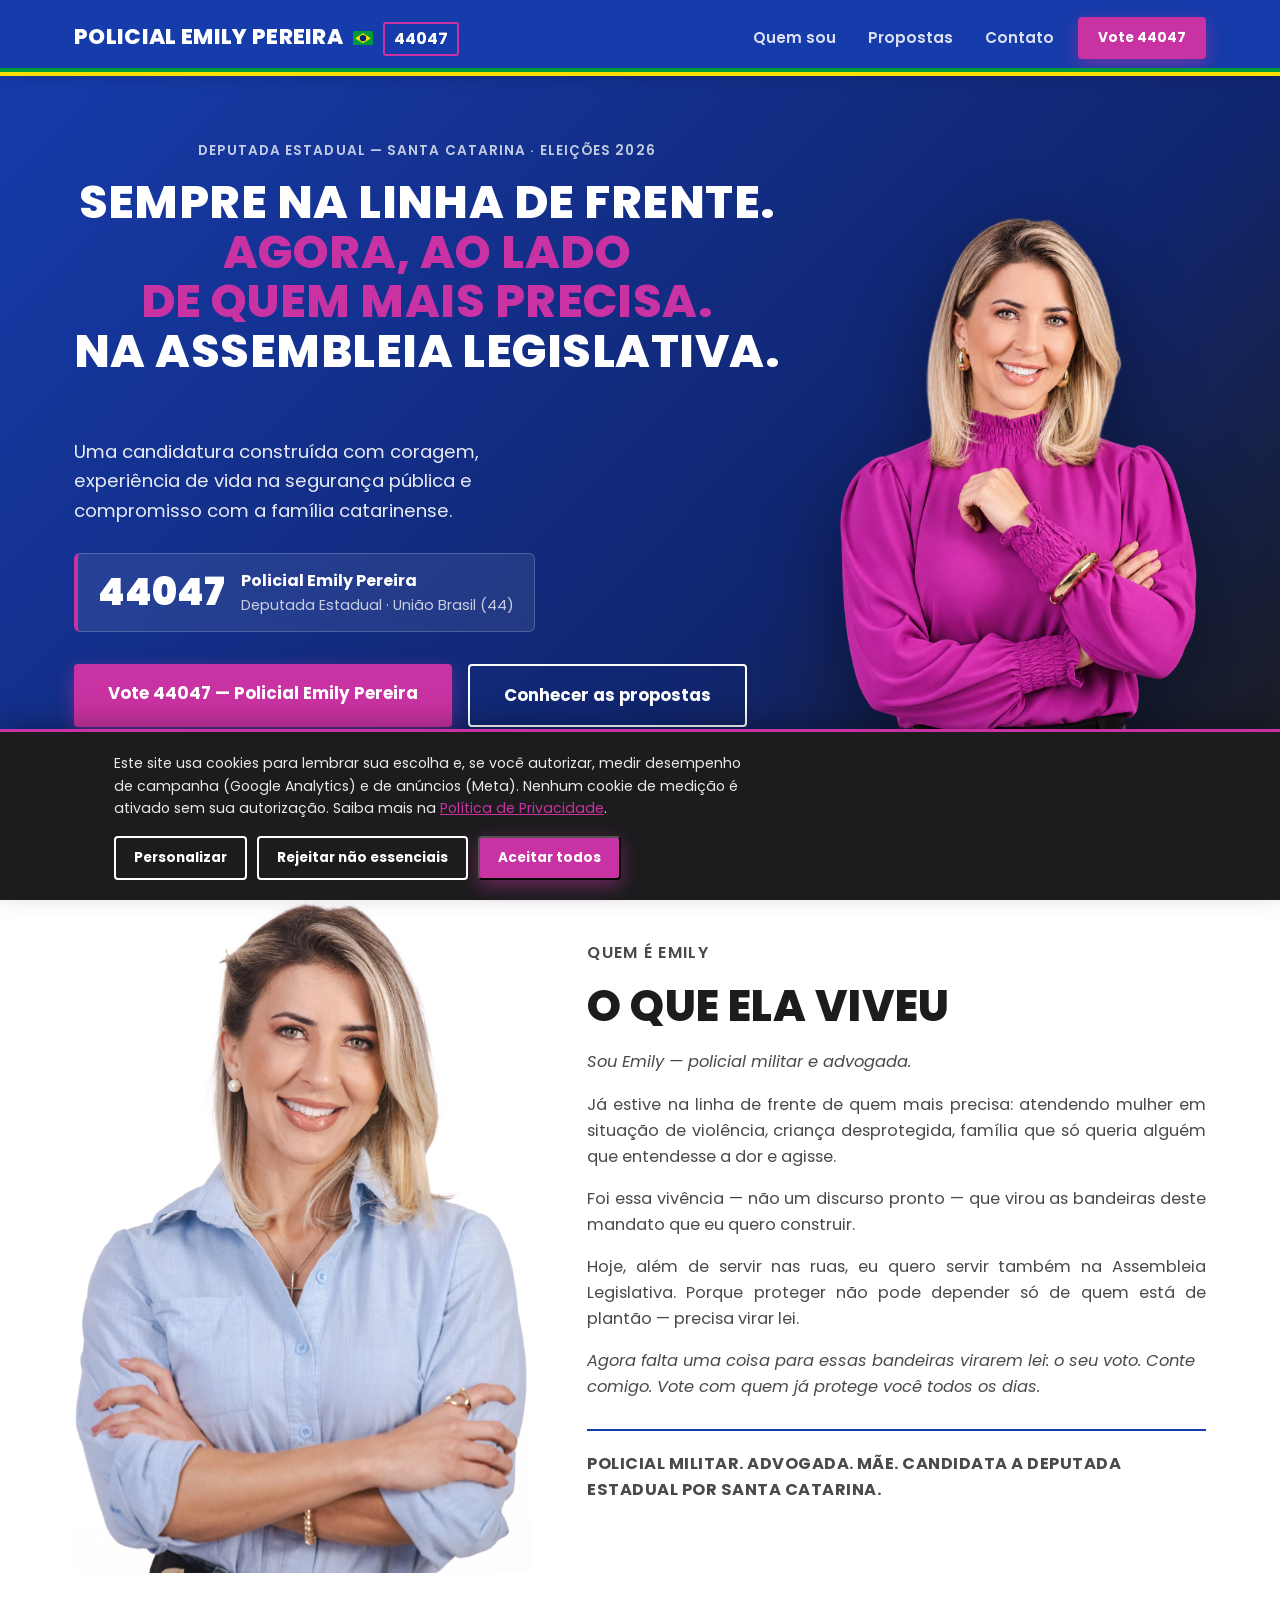
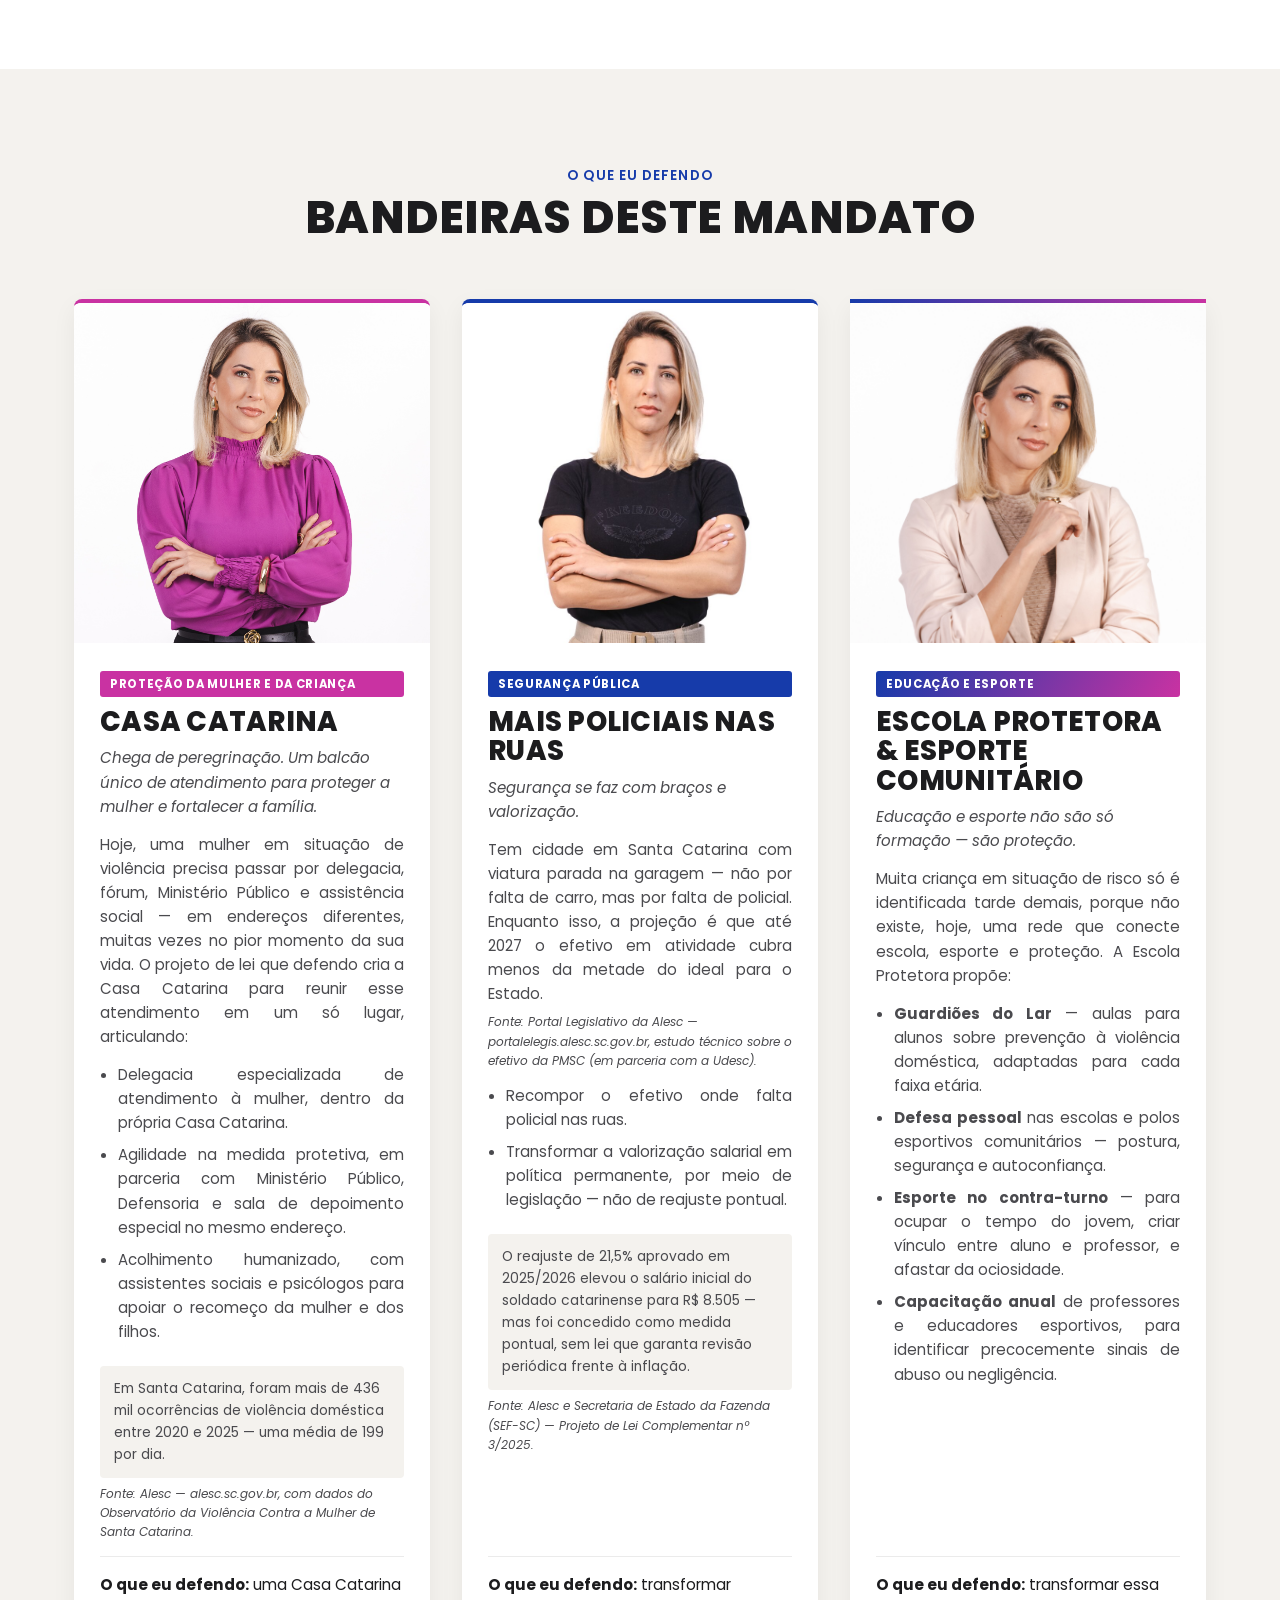
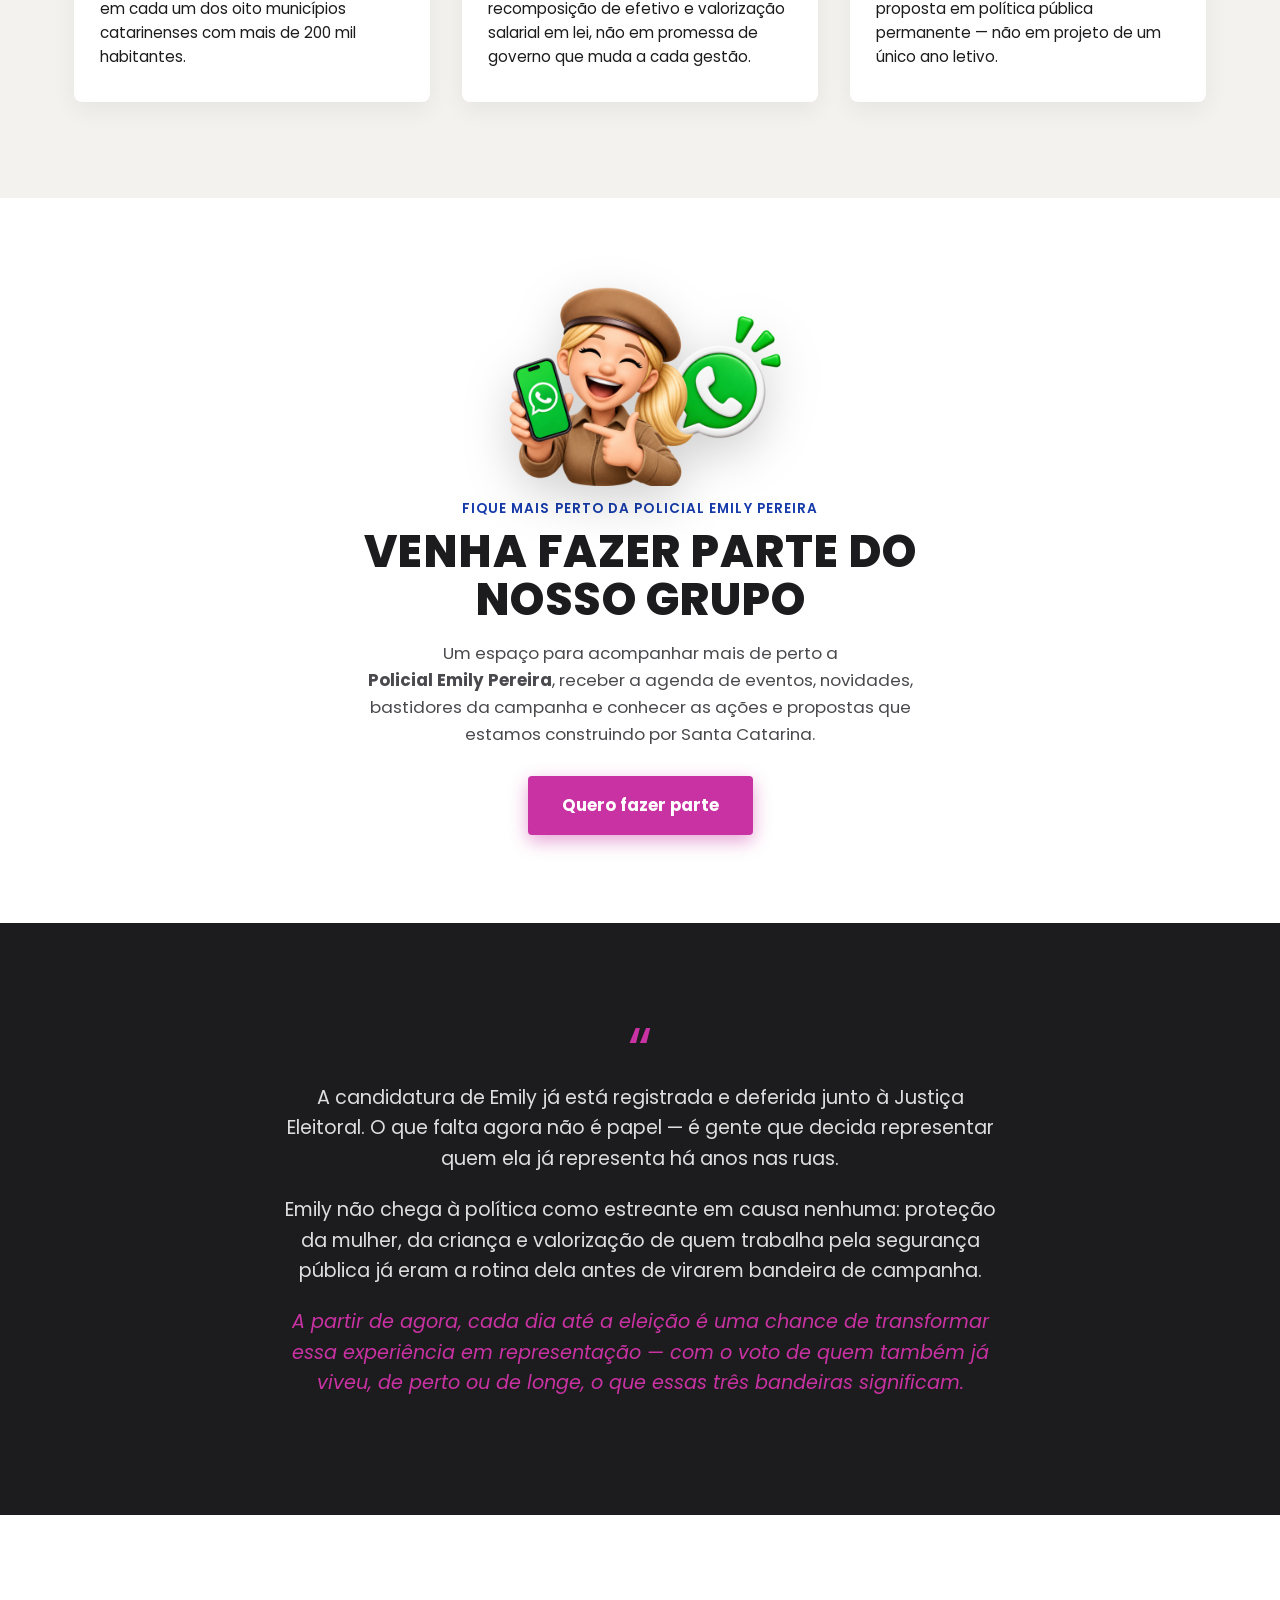
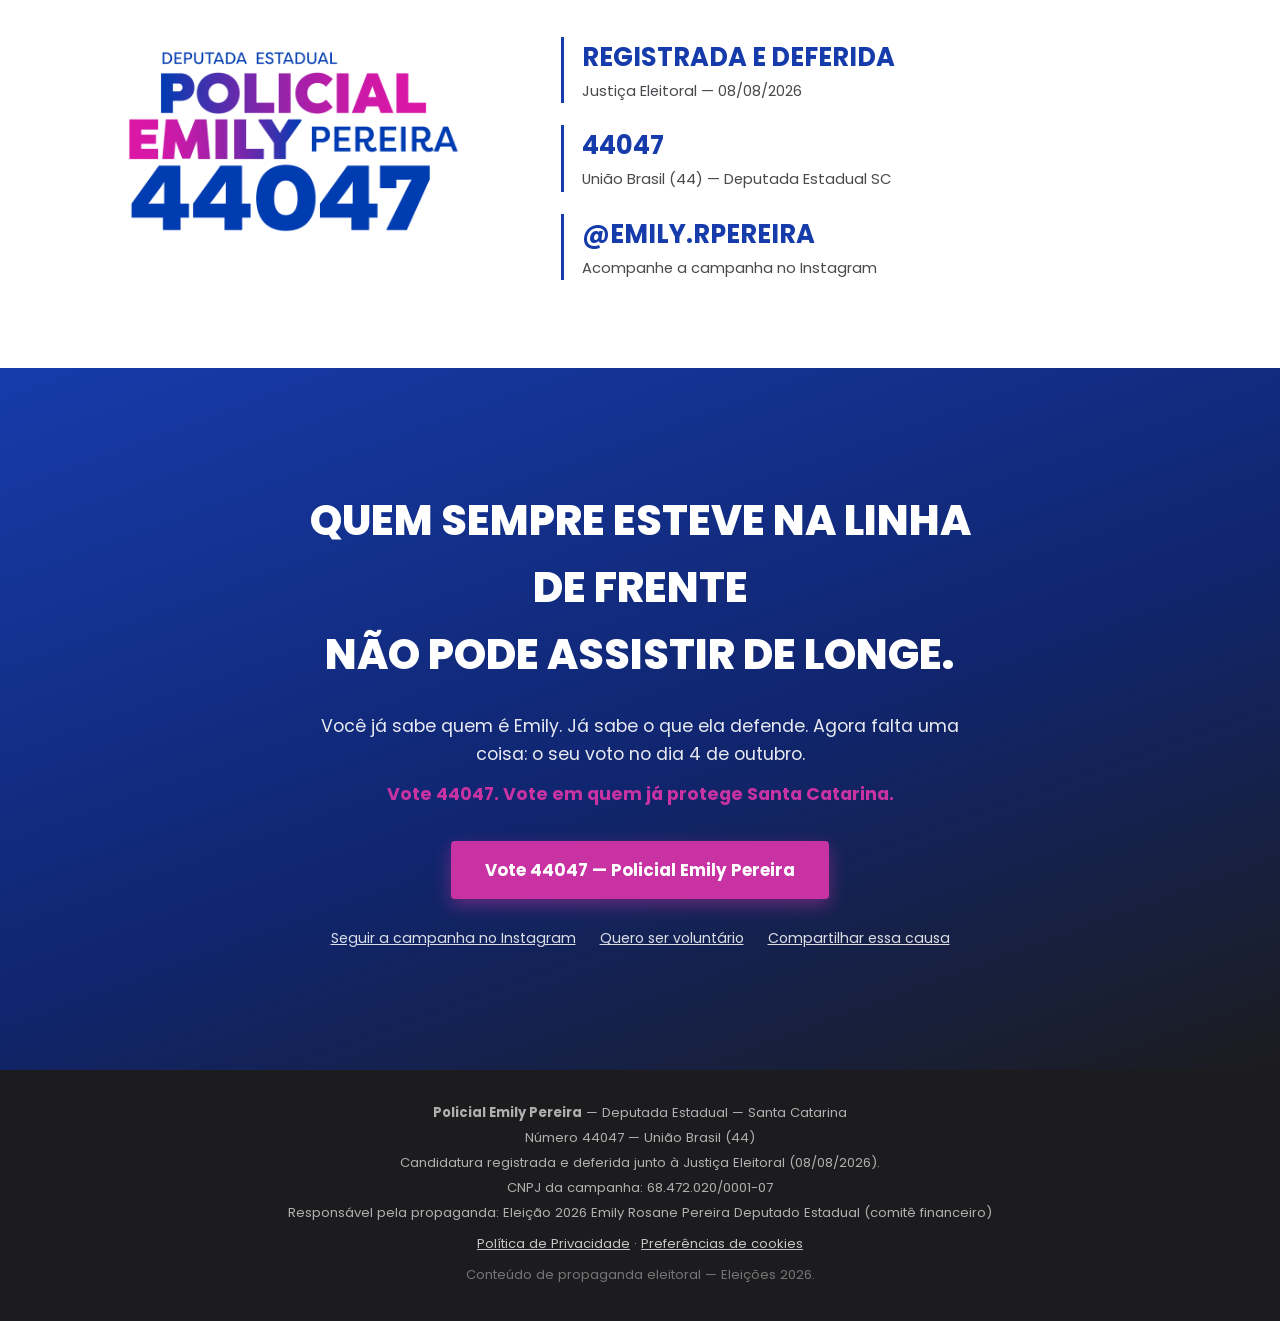
==== commit 87fbb95c: "Adiciona citacao de fonte oficial nas estatisticas da secao de propostas Cruza os stats de violencia" ====
--- a/index.html
+++ b/index.html
@@ -48,10 +48,15 @@
      36, Lei 9.504/97) — mantido aqui apenas como registro histórico da análise anterior.
   3. VALIDAÇÃO DO ADVOGADO — confirmar comunicação do endereço eletrônico desta LP à
      Justiça Eleitoral (art. 57-B, §1º, Lei 9.504/97) antes de 16/08/2026.
-  4. Validar fonte das estatísticas (violência doméstica, efetivo policial, salário do
-     soldado) antes de publicar. Nota "fonte em validação" removida do texto visível a
-     pedido do usuário em 21/08/2026 — pendência de checar as fontes continua valendo
-     internamente, só não aparece mais na página.
+  4. RESOLVIDO em 21/08/2026 — as 3 estatísticas da seção de propostas foram cruzadas com o
+     Caderno de Propostas Legislativas v2
+     (C:\Projetos\emily-pereira\Caderno_de_Propostas_Legislativas_v2.pdf) e cada card-stat
+     agora traz uma citação de fonte visível (.fonte-cite): (a) violência doméstica — Alesc/
+     Observatório da Violência Contra a Mulher de SC; (b) efetivo policial insuficiente até
+     2027 — estudo técnico PMSC/Udesc no Portal Legislativo da Alesc; (c) a comparação
+     salarial com Goiás/DF (não confirmável pelo Caderno) foi SUBSTITUÍDA a pedido do
+     usuário pelo dado do reajuste de 21,5% (PLC nº 3/2025) sem mecanismo legal de revisão
+     periódica — esse sim confirmado no Caderno.
   5. Confirmar número atualizado de seguidores no Instagram (não usado no texto atual).
   6. Rodapé: CNPJ (68.472.020/0001-07) e responsável pela propaganda (comitê financeiro
      "Eleição 2026 Emily Rosane Pereira Deputado Estadual") confirmados e já exibidos.
@@ -171,6 +176,7 @@
               <li>Acolhimento humanizado, com assistentes sociais e psicólogos para apoiar o recomeço da mulher e dos filhos.</li>
             </ul>
             <p class="card-stat">Em Santa Catarina, foram mais de 436 mil ocorrências de violência doméstica entre 2020 e 2025 — uma média de 199 por dia.</p>
+            <p class="fonte-cite">Fonte: Alesc — alesc.sc.gov.br, com dados do Observatório da Violência Contra a Mulher de Santa Catarina.</p>
             <p class="card-defendo"><strong>O que eu defendo:</strong> uma Casa Catarina em cada um dos oito municípios catarinenses com mais de 200 mil habitantes.</p>
           </div>
         </article>
@@ -185,11 +191,13 @@
             <h3>Mais Policiais nas Ruas</h3>
             <p class="card-gancho">Segurança se faz com braços e valorização.</p>
             <p>Tem cidade em Santa Catarina com viatura parada na garagem — não por falta de carro, mas por falta de policial. Enquanto isso, a projeção é que até 2027 o efetivo em atividade cubra menos da metade do ideal para o Estado.</p>
+            <p class="fonte-cite">Fonte: Portal Legislativo da Alesc — portalelegis.alesc.sc.gov.br, estudo técnico sobre o efetivo da PMSC (em parceria com a Udesc).</p>
             <ul>
               <li>Recompor o efetivo onde falta policial nas ruas.</li>
               <li>Transformar a valorização salarial em política permanente, por meio de legislação — não de reajuste pontual.</li>
             </ul>
-            <p class="card-stat">O salário inicial do soldado catarinense ainda fica abaixo do pago em estados como Goiás e no Distrito Federal, mesmo depois do reajuste de 21,5% já concedido.</p>
+            <p class="card-stat">O reajuste de 21,5% aprovado em 2025/2026 elevou o salário inicial do soldado catarinense para R$ 8.505 — mas foi concedido como medida pontual, sem lei que garanta revisão periódica frente à inflação.</p>
+            <p class="fonte-cite">Fonte: Alesc e Secretaria de Estado da Fazenda (SEF-SC) — Projeto de Lei Complementar nº 3/2025.</p>
             <p class="card-defendo"><strong>O que eu defendo:</strong> transformar recomposição de efetivo e valorização salarial em lei, não em promessa de governo que muda a cada gestão.</p>
           </div>
         </article>
--- a/style.css
+++ b/style.css
@@ -378,10 +378,17 @@
 }
 
 .card-bandeira-content p { color: var(--cinza-texto); font-size: 0.94rem; margin-bottom: 14px; }
-.card-bandeira-content p:not(.card-gancho):not(.card-stat):not(.card-defendo) {
+.card-bandeira-content p:not(.card-gancho):not(.card-stat):not(.card-defendo):not(.fonte-cite) {
   text-align: justify;
   text-align-last: left;
   hyphens: auto;
+}
+
+.fonte-cite {
+  font-size: 0.75rem !important;
+  color: #8a8a8a;
+  font-style: italic;
+  margin-top: -8px !important;
 }
 .card-bandeira-content ul { margin: 0 0 14px 18px; }
 .card-bandeira-content li {
@@ -496,7 +503,7 @@
 
 .whatsapp-lead {
   font-family: var(--font-serif);
-  font-size: 1.2rem;
+  font-size: 1.05rem;
   color: var(--cinza-texto);
   max-width: 52ch;
   margin: 16px auto 28px;
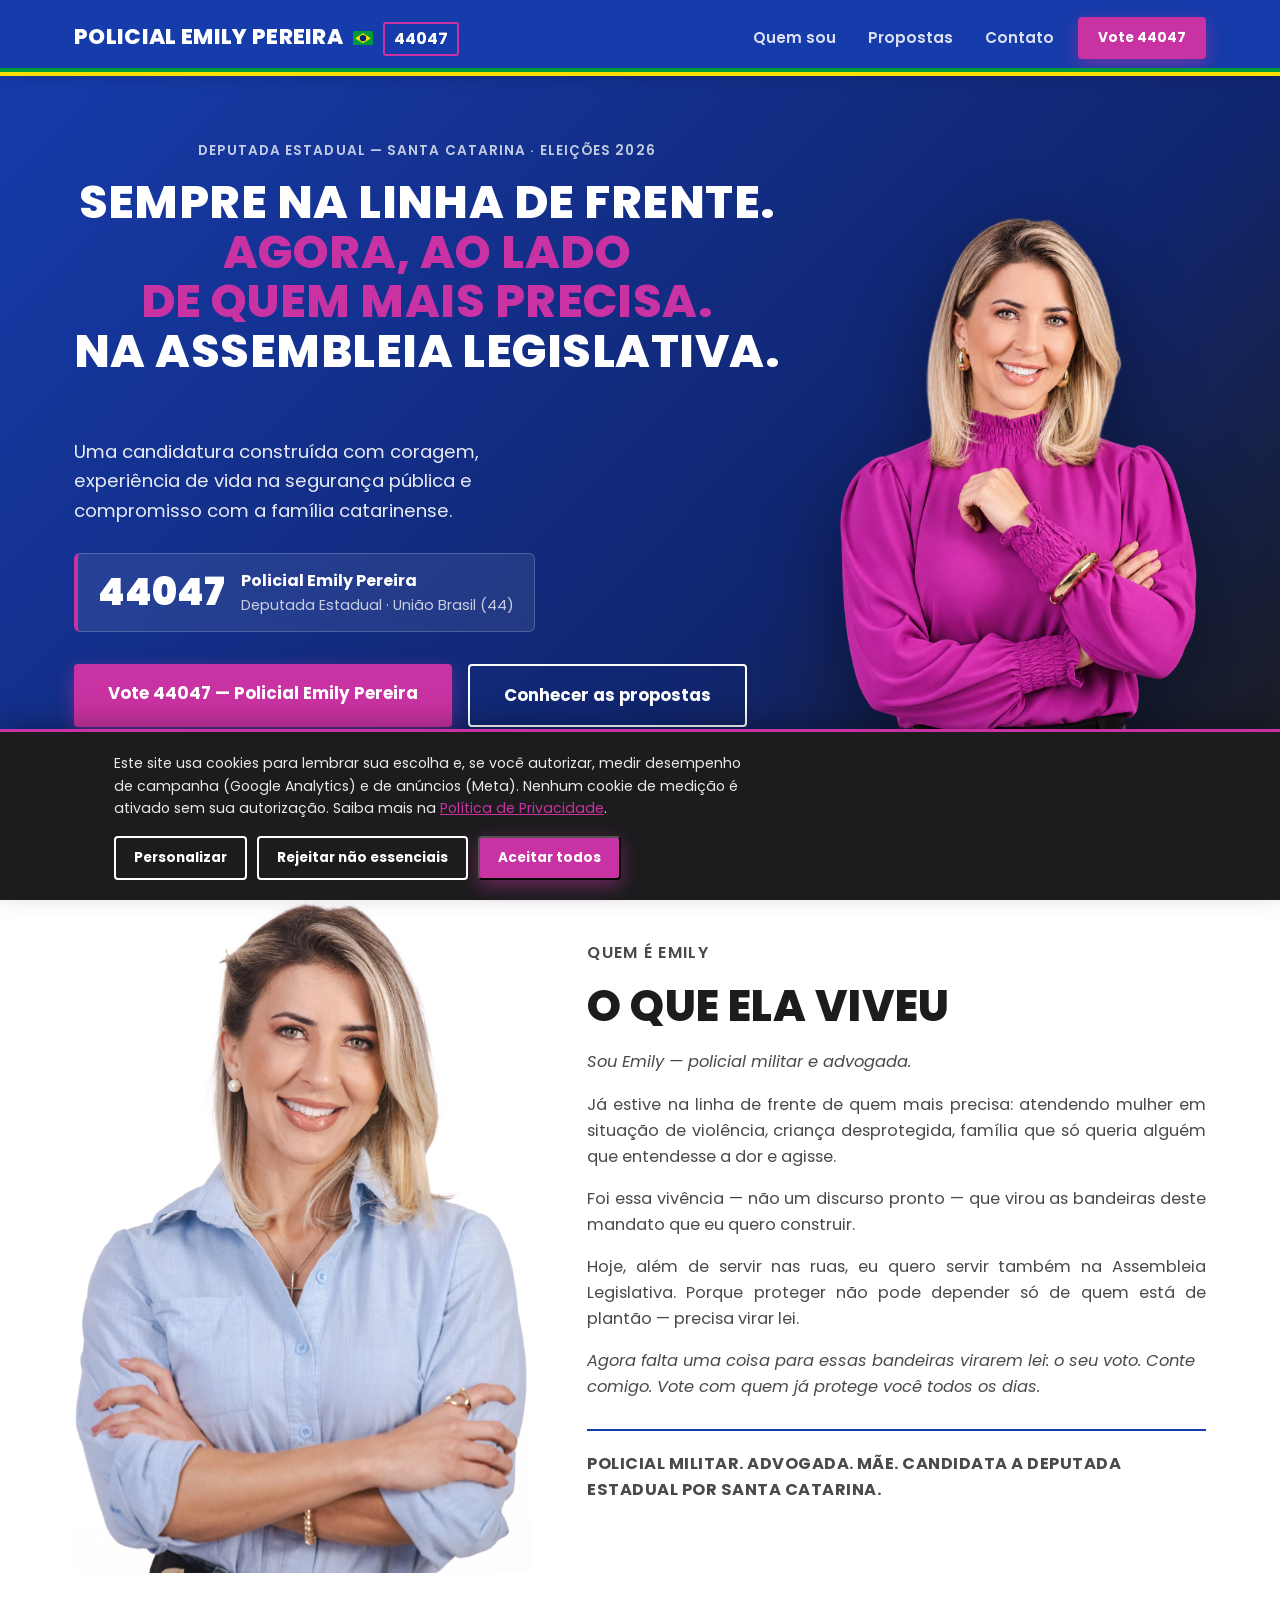
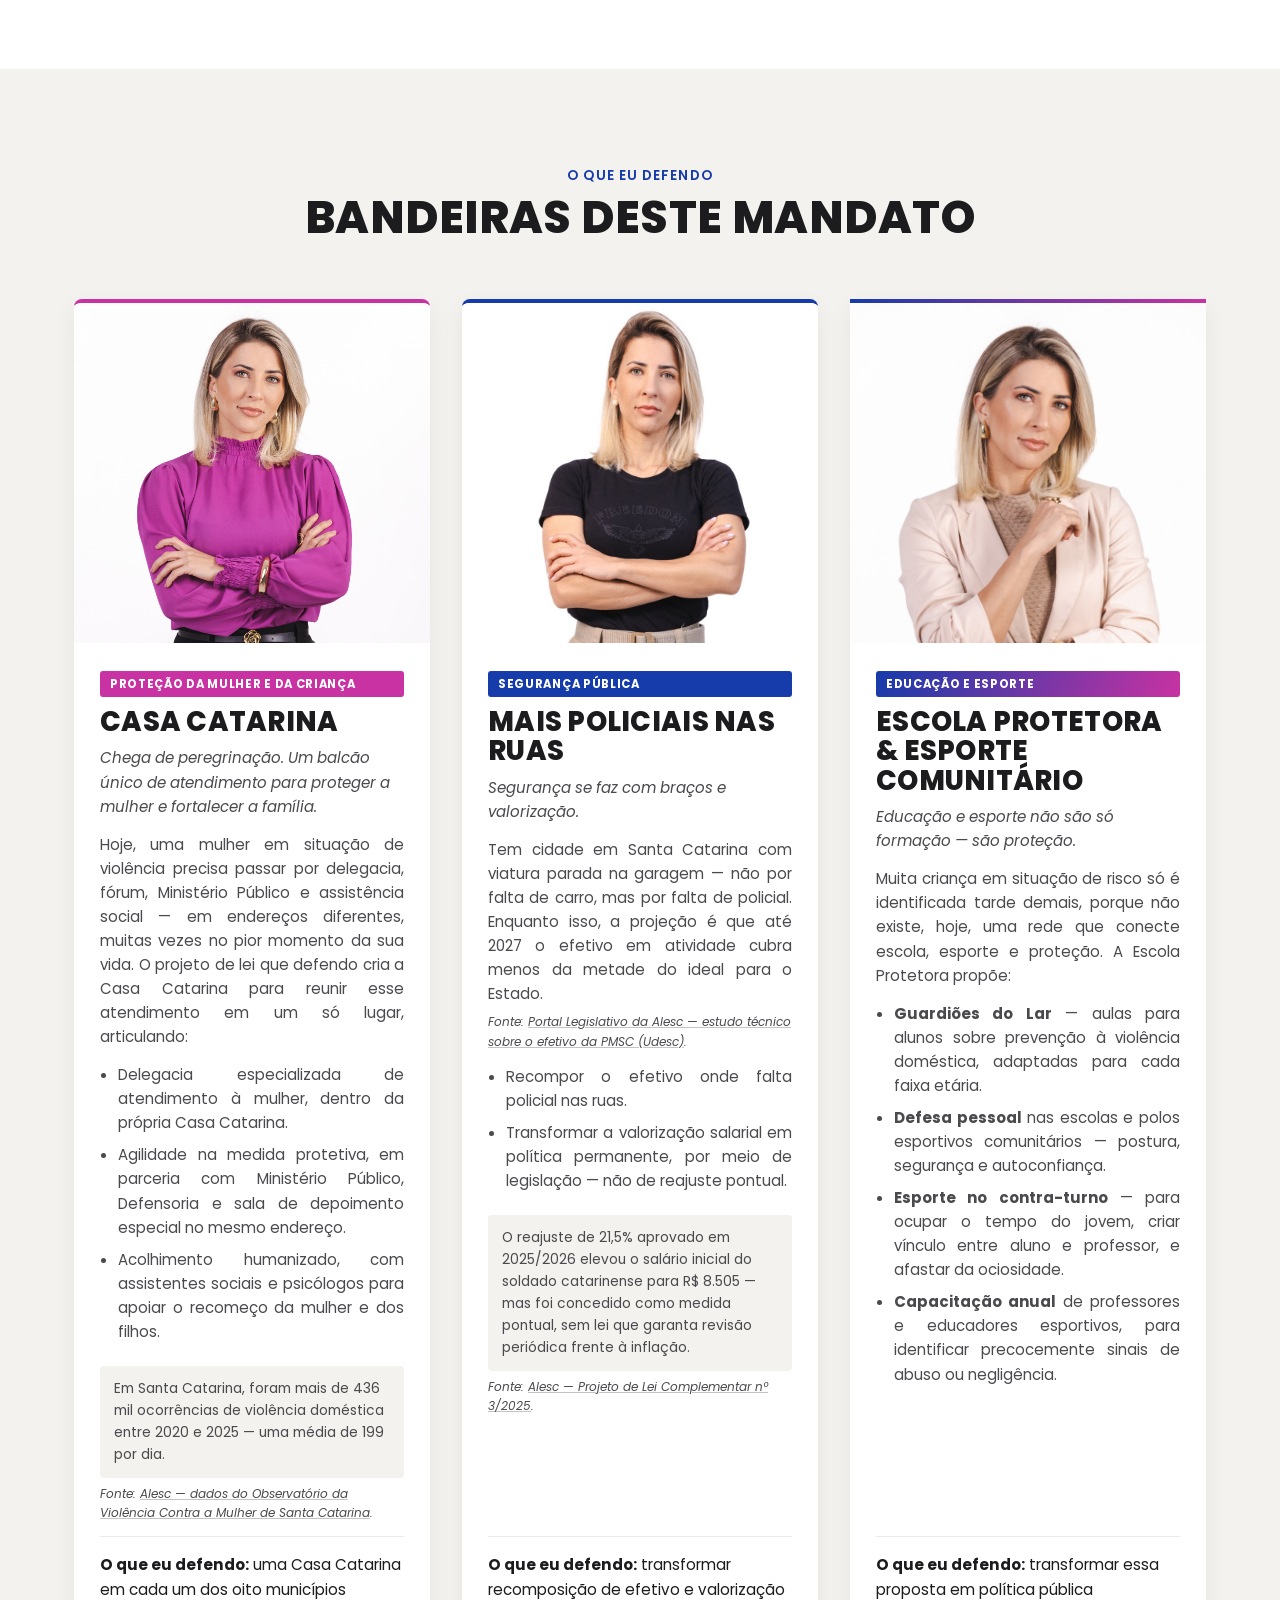
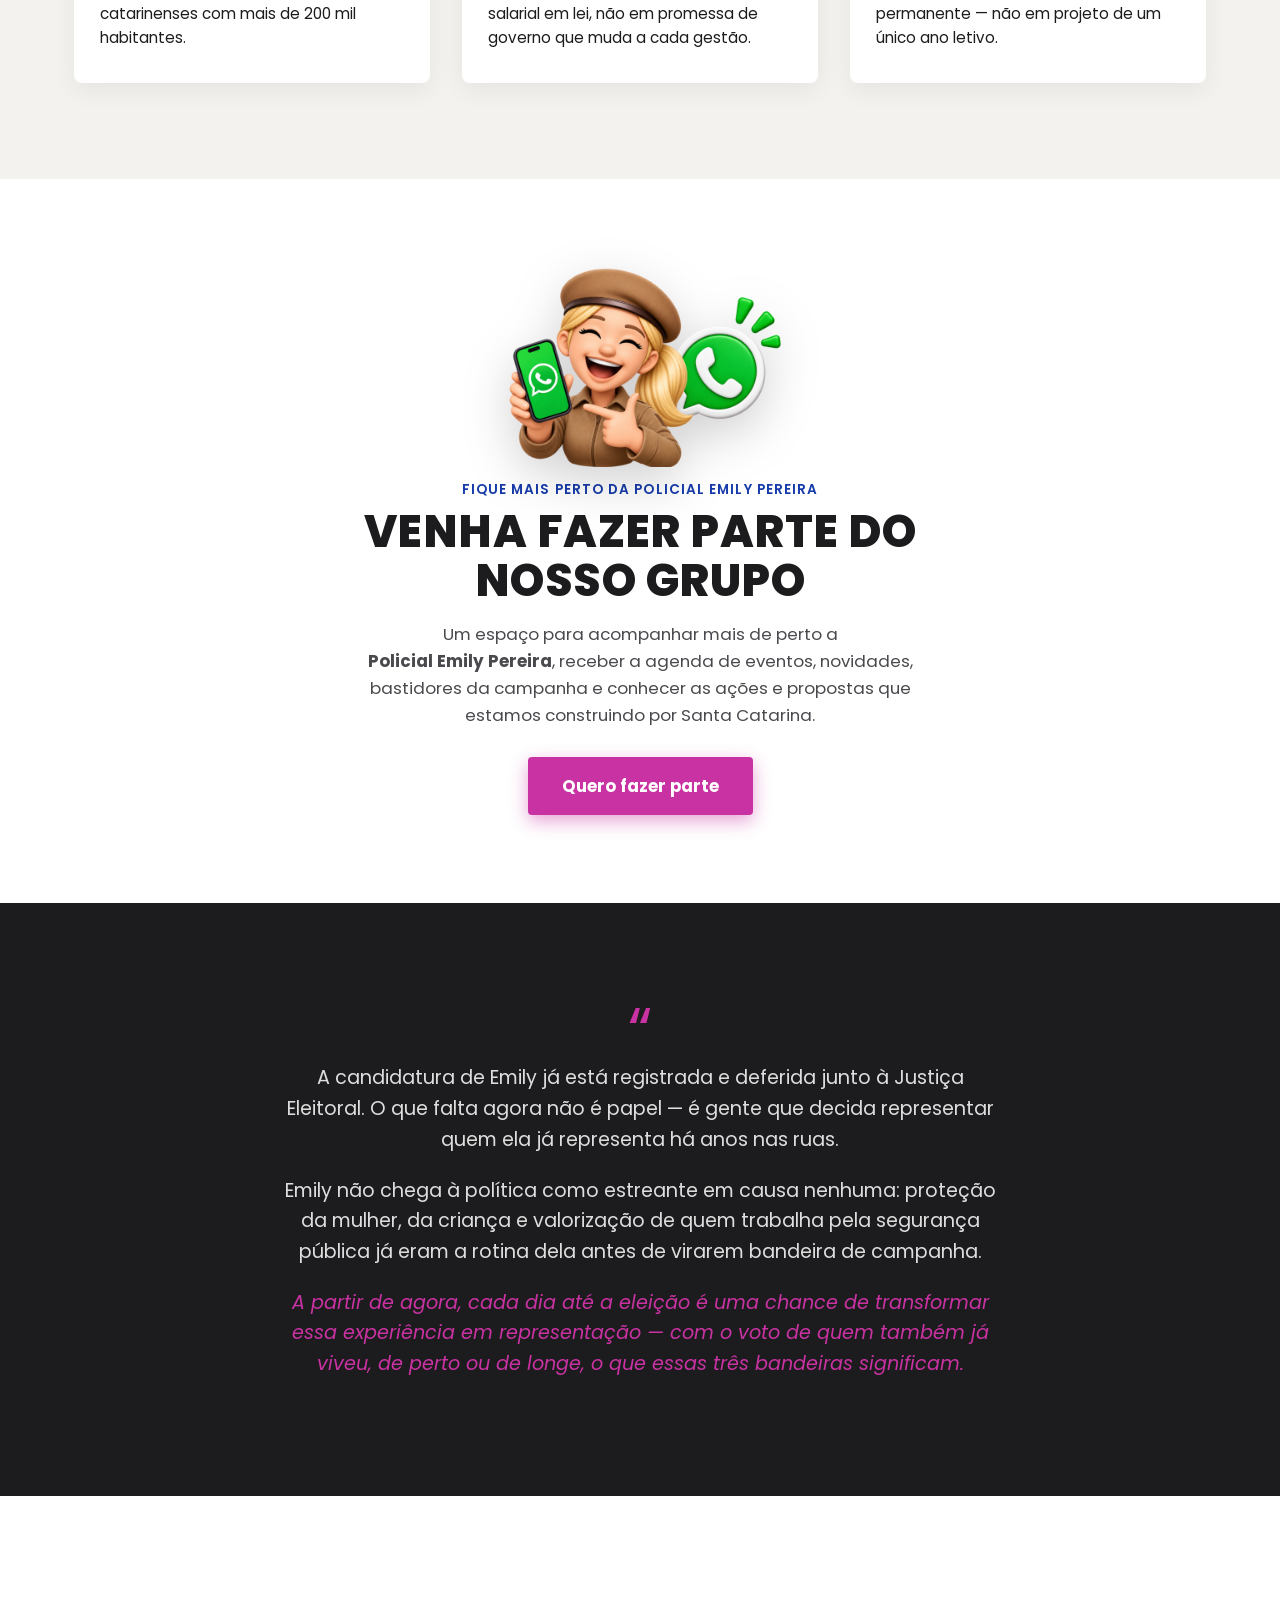
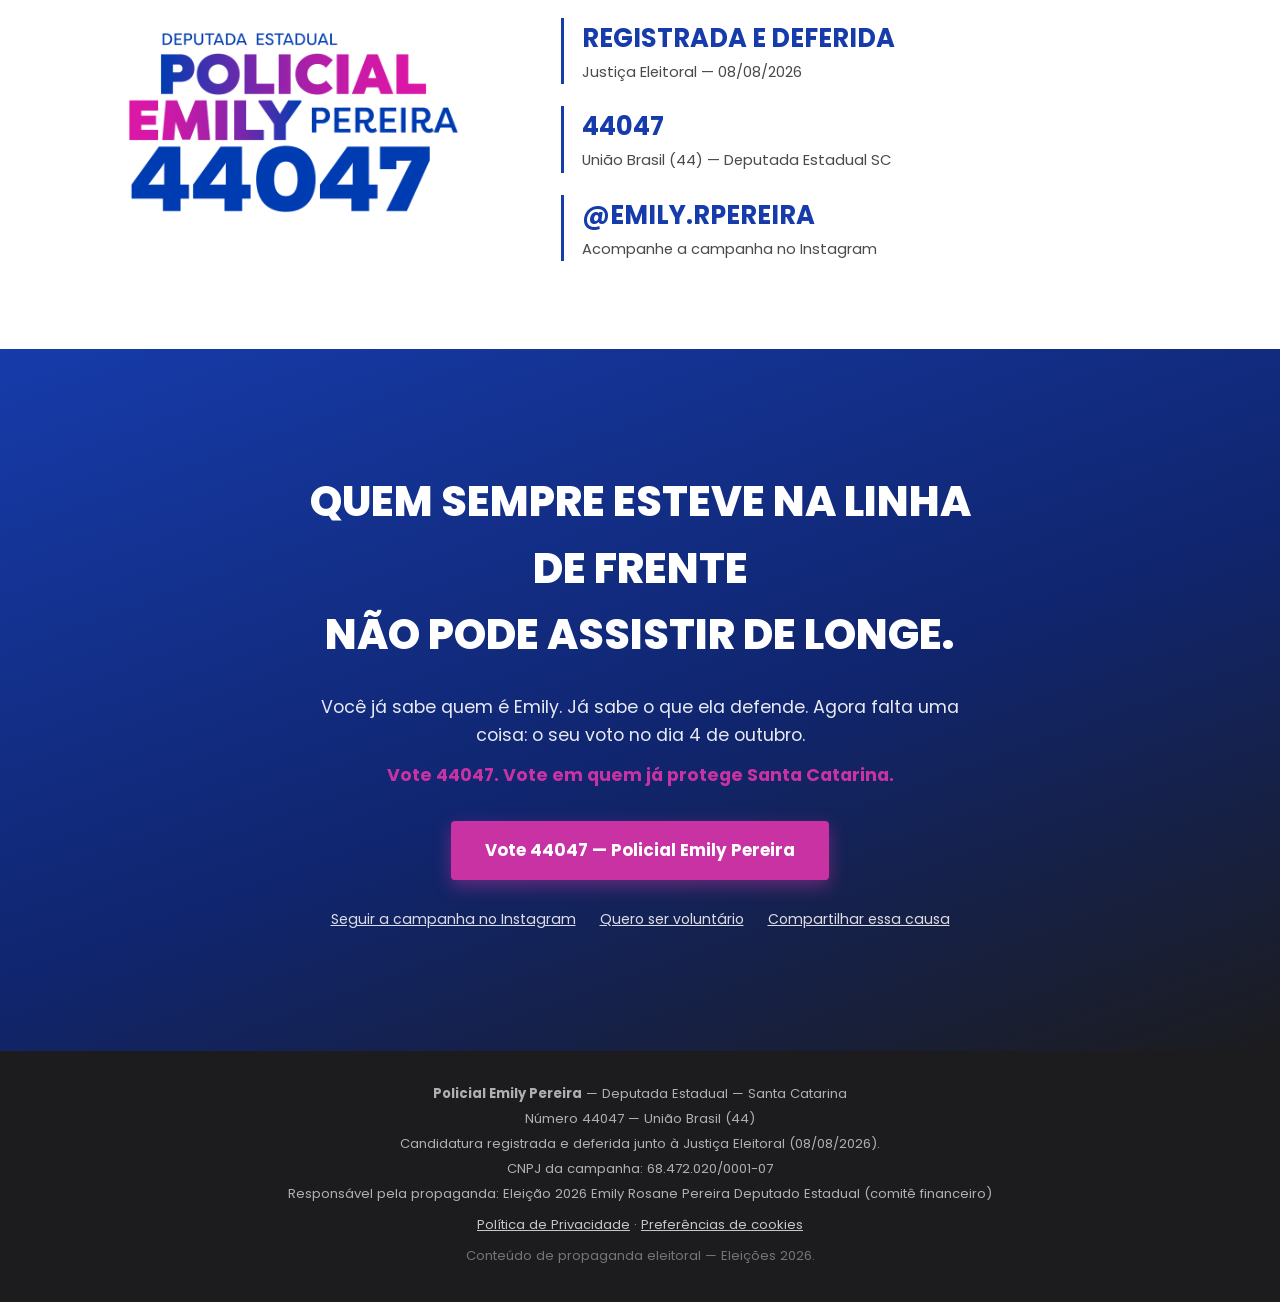
==== commit 525b0c89: "Transforma citacoes de fonte da secao de propostas em links clicaveis URLs buscadas e verificadas (W" ====
--- a/index.html
+++ b/index.html
@@ -50,13 +50,20 @@
      Justiça Eleitoral (art. 57-B, §1º, Lei 9.504/97) antes de 16/08/2026.
   4. RESOLVIDO em 21/08/2026 — as 3 estatísticas da seção de propostas foram cruzadas com o
      Caderno de Propostas Legislativas v2
-     (C:\Projetos\emily-pereira\Caderno_de_Propostas_Legislativas_v2.pdf) e cada card-stat
-     agora traz uma citação de fonte visível (.fonte-cite): (a) violência doméstica — Alesc/
-     Observatório da Violência Contra a Mulher de SC; (b) efetivo policial insuficiente até
-     2027 — estudo técnico PMSC/Udesc no Portal Legislativo da Alesc; (c) a comparação
+     (C:\Projetos\emily-pereira\Caderno_de_Propostas_Legislativas_v2.pdf), cada card-stat
+     traz uma citação de fonte visível (.fonte-cite) e o texto da fonte agora é link
+     clicável (URL real, buscada e verificada via WebSearch/WebFetch, não inventada):
+     (a) violência doméstica — link para alesc.sc.gov.br/agencia/noticia/20-anos-lei-maria-
+     da-penha-violencia-mulher/ (conteúdo conferido: 436.969 ocorrências / 199,3 por dia
+     batem exatamente); (b) efetivo policial insuficiente até 2027 — link para o PDF do
+     estudo técnico PMSC/Udesc em portalelegis.alesc.sc.gov.br/documentos/K4lY8 (conferido:
+     19.722 necessários x 9.524 projetados = 47% batem exatamente); (c) a comparação
      salarial com Goiás/DF (não confirmável pelo Caderno) foi SUBSTITUÍDA a pedido do
-     usuário pelo dado do reajuste de 21,5% (PLC nº 3/2025) sem mecanismo legal de revisão
-     periódica — esse sim confirmado no Caderno.
+     usuário pelo dado do reajuste de 21,5%/PLC nº 3/2025, com link para
+     alesc.sc.gov.br/agencia/noticia/aprovados-reajuste-da-seguranca-e-isonomia-salarial-
+     para-servidores (conferido: cita o PLC 3/2025 e as 3 parcelas; a página não confirma o
+     valor específico de R$ 8.505 citado no texto, que vem só do Caderno — se quiser 100% de
+     certeza sobre esse valor, checar separadamente antes de publicar).
   5. Confirmar número atualizado de seguidores no Instagram (não usado no texto atual).
   6. Rodapé: CNPJ (68.472.020/0001-07) e responsável pela propaganda (comitê financeiro
      "Eleição 2026 Emily Rosane Pereira Deputado Estadual") confirmados e já exibidos.
@@ -176,7 +183,7 @@
               <li>Acolhimento humanizado, com assistentes sociais e psicólogos para apoiar o recomeço da mulher e dos filhos.</li>
             </ul>
             <p class="card-stat">Em Santa Catarina, foram mais de 436 mil ocorrências de violência doméstica entre 2020 e 2025 — uma média de 199 por dia.</p>
-            <p class="fonte-cite">Fonte: Alesc — alesc.sc.gov.br, com dados do Observatório da Violência Contra a Mulher de Santa Catarina.</p>
+            <p class="fonte-cite">Fonte: <a href="https://www.alesc.sc.gov.br/agencia/noticia/20-anos-lei-maria-da-penha-violencia-mulher/" target="_blank" rel="noopener">Alesc — dados do Observatório da Violência Contra a Mulher de Santa Catarina</a>.</p>
             <p class="card-defendo"><strong>O que eu defendo:</strong> uma Casa Catarina em cada um dos oito municípios catarinenses com mais de 200 mil habitantes.</p>
           </div>
         </article>
@@ -191,13 +198,13 @@
             <h3>Mais Policiais nas Ruas</h3>
             <p class="card-gancho">Segurança se faz com braços e valorização.</p>
             <p>Tem cidade em Santa Catarina com viatura parada na garagem — não por falta de carro, mas por falta de policial. Enquanto isso, a projeção é que até 2027 o efetivo em atividade cubra menos da metade do ideal para o Estado.</p>
-            <p class="fonte-cite">Fonte: Portal Legislativo da Alesc — portalelegis.alesc.sc.gov.br, estudo técnico sobre o efetivo da PMSC (em parceria com a Udesc).</p>
+            <p class="fonte-cite">Fonte: <a href="https://portalelegis.alesc.sc.gov.br/documentos/K4lY8" target="_blank" rel="noopener">Portal Legislativo da Alesc — estudo técnico sobre o efetivo da PMSC (Udesc)</a>.</p>
             <ul>
               <li>Recompor o efetivo onde falta policial nas ruas.</li>
               <li>Transformar a valorização salarial em política permanente, por meio de legislação — não de reajuste pontual.</li>
             </ul>
             <p class="card-stat">O reajuste de 21,5% aprovado em 2025/2026 elevou o salário inicial do soldado catarinense para R$ 8.505 — mas foi concedido como medida pontual, sem lei que garanta revisão periódica frente à inflação.</p>
-            <p class="fonte-cite">Fonte: Alesc e Secretaria de Estado da Fazenda (SEF-SC) — Projeto de Lei Complementar nº 3/2025.</p>
+            <p class="fonte-cite">Fonte: <a href="https://www.alesc.sc.gov.br/agencia/noticia/aprovados-reajuste-da-seguranca-e-isonomia-salarial-para-servidores" target="_blank" rel="noopener">Alesc — Projeto de Lei Complementar nº 3/2025</a>.</p>
             <p class="card-defendo"><strong>O que eu defendo:</strong> transformar recomposição de efetivo e valorização salarial em lei, não em promessa de governo que muda a cada gestão.</p>
           </div>
         </article>
--- a/style.css
+++ b/style.css
@@ -390,6 +390,12 @@
   font-style: italic;
   margin-top: -8px !important;
 }
+.fonte-cite a {
+  color: inherit;
+  text-decoration: underline;
+  text-decoration-color: rgba(138,138,138,0.5);
+}
+.fonte-cite a:hover { color: var(--emily-blue); }
 .card-bandeira-content ul { margin: 0 0 14px 18px; }
 .card-bandeira-content li {
   color: var(--cinza-texto);
